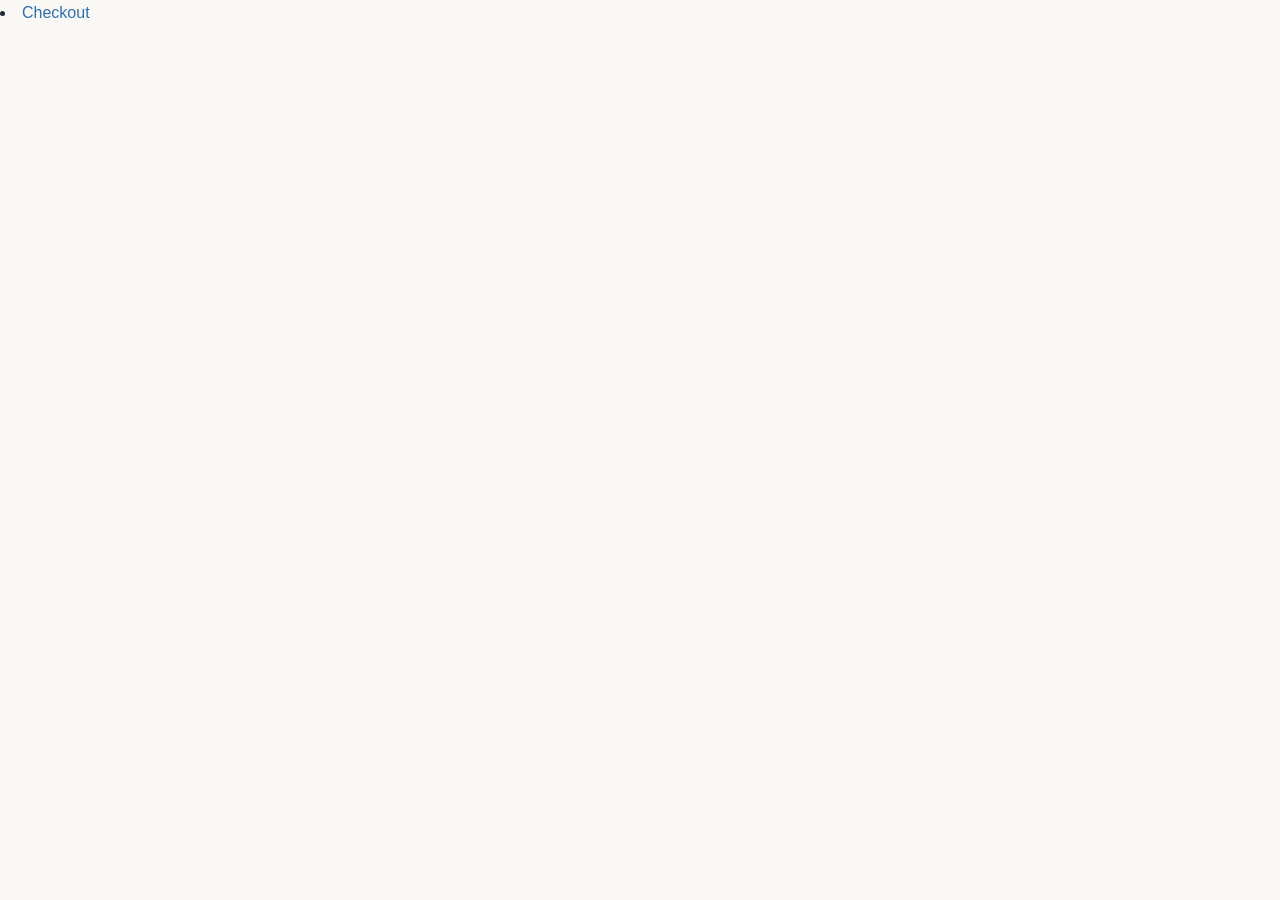
==== main file/MuseumApp/index.html @ f5141d5a "Intial Commit" ====
<!DOCTYPE html>
<html lang="en">
<head>
  <meta charset="UTF-8" />
  <meta name="viewport" content="width=device-width, initial-scale=1.0" />
  <title>Wolfsonian Check In</title>
  <meta name="description" content="Wolfsonian map and ticket purchasing service." />
  <link rel="icon" href="favicon.svg" type="image/svg+xml" />
  <link rel="canonical" href="https://Wolfsoniancheckin.com/" />
  <meta property="og:type" content="website" />
  <meta property="og:site_name" content="Wolfsonian Check In" />
  <meta property="og:title" content="Wolfsonian Check In" />
  <meta property="og:description" content="Wolfsonian map and ticket purchasing service." />
  <meta property="og:url" content="https://Wolfsoniancheckin.com/" />
  <meta property="og:image" content="https://Wolfsoniancheckin.com/og-image.png" />
  <script type="application/ld+json">
  </script>
  <link rel="stylesheet" href="styles.css" />
</head>
<body>

  <li>
        <a href="checkout.html">Checkout</a>
      <ul>
</body>
</html>
---- main file/MuseumApp/styles.css ----
:root {
  --navy: #1b3a6b;
  --navy-deep: #14294d;
  --blue: #2f6fb3;
  --blue-light: #5b9bd5;
  --gold: #f3b73b;        /* sunny "light" accent — matches the Luminos sun */
  --gold-deep: #e09e1f;
  --sky: #eaf2fb;         /* soft blue wash */
  --cream: #f6f1e9;
  --paper: #ffffff;
  --ink: #1f2733;
  --muted: #5c6573;
  --line: #e4e9f0;
  --radius: 18px;
  --radius-lg: 26px;
  --shadow: 0 12px 34px rgba(20, 41, 77, 0.10);
  --shadow-gold: 0 14px 40px rgba(224, 158, 31, 0.22);
  --shadow-blue: 0 14px 40px rgba(47, 111, 179, 0.18);
  --font-serif: "Iowan Old Style", "Palatino Linotype", Palatino, Georgia, serif;
  --font-sans: -apple-system, BlinkMacSystemFont, "Segoe UI", Roboto, Helvetica, Arial, sans-serif;
}

* { box-sizing: border-box; }

html { scroll-behavior: smooth; }

body {
  margin: 0;
  font-family: var(--font-sans);
  color: var(--ink);
  background: #faf9f6;
  line-height: 1.65;
  -webkit-font-smoothing: antialiased;
}

a { color: var(--blue); text-decoration: none; }
a:hover { text-decoration: underline; }

.container {
  width: 100%;
  max-width: 1080px;
  margin: 0 auto;
  padding: 0 24px;
}

/* ---------- Header / nav ---------- */
.site-header {
  position: sticky;
  top: 0;
  z-index: 20;
  background: rgba(250, 249, 246, 0.92);
  backdrop-filter: saturate(160%) blur(8px);
  border-bottom: 1px solid var(--line);
}
.nav {
  display: flex;
  align-items: center;
  justify-content: space-between;
  height: 72px;
}
.brand {
  display: flex;
  align-items: center;
  gap: 12px;
}
.brand .mark { width: 38px; height: 38px; flex: none; }
.brand .wordmark { font-family: var(--font-serif); font-size: 1.35rem; letter-spacing: 0.14em; color: var(--navy); font-weight: 700; }
.brand .wordmark span { display: block; font-family: var(--font-sans); font-size: 0.6rem; letter-spacing: 0.28em; color: var(--muted); font-weight: 600; margin-top: 2px; }
.nav-links { display: flex; align-items: center; gap: 28px; }
.nav-links a { color: var(--ink); font-weight: 500; font-size: 0.95rem; }
.nav-links a:hover { color: var(--blue); text-decoration: none; }
.btn {
  display: inline-block;
  background: var(--navy);
  color: #fff !important;
  padding: 11px 22px;
  border-radius: 999px;
  font-weight: 600;
  font-size: 0.95rem;
  transition: background 0.2s ease, transform 0.2s ease;
}
.btn:hover { background: var(--blue); text-decoration: none; transform: translateY(-1px); }
.btn-ghost {
  background: transparent;
  color: var(--navy) !important;
  border: 1.5px solid var(--navy);
}
.btn-ghost:hover { background: var(--navy); color: #fff !important; }
.btn-sun { background: var(--gold); color: var(--navy-deep) !important; box-shadow: var(--shadow-gold); }
.btn-sun:hover { background: var(--gold-deep); color: var(--navy-deep) !important; }

/* ---------- Hero ---------- */
.hero {
  background:
    radial-gradient(900px 420px at 15% -80px, rgba(243,183,59,0.20), transparent 70%),
    radial-gradient(1000px 480px at 85% -60px, rgba(91,155,213,0.20), transparent 70%),
    var(--cream);
  border-bottom: 1px solid var(--line);
  padding: 84px 0 92px;
  text-align: center;
}
.hero .sun { width: 64px; height: 64px; margin: 0 auto 26px; display: block; }
.hero h1 {
  font-family: var(--font-serif);
  color: var(--navy);
  font-size: clamp(2.2rem, 5vw, 3.4rem);
  line-height: 1.1;
  margin: 0 0 18px;
}
.hero .tagline { font-style: italic; color: var(--blue); font-size: 1.25rem; margin: 0 0 14px; }
.hero p.lead { max-width: 620px; margin: 0 auto 32px; color: var(--muted); font-size: 1.1rem; }
.hero .cta { display: flex; gap: 14px; justify-content: center; flex-wrap: wrap; }

/* ---------- Sections ---------- */
section { padding: 72px 0; }
.section-label { text-transform: uppercase; letter-spacing: 0.22em; font-size: 0.72rem; color: var(--blue); font-weight: 700; margin: 0 0 10px; }
h2 { font-family: var(--font-serif); color: var(--navy); font-size: clamp(1.7rem, 3.5vw, 2.3rem); margin: 0 0 18px; }
.section-intro { max-width: 640px; color: var(--muted); font-size: 1.08rem; }

.grid { display: grid; gap: 24px; margin-top: 40px; }
.grid-3 { grid-template-columns: repeat(3, 1fr); }

.card {
  background: var(--paper);
  border: 1px solid var(--line);
  border-radius: var(--radius-lg);
  padding: 32px 28px;
  box-shadow: var(--shadow);
  transition: transform 0.22s ease, box-shadow 0.22s ease;
}
.card:hover { transform: translateY(-5px); box-shadow: var(--shadow-blue); }
.card .icon {
  width: 50px; height: 50px;
  border-radius: 16px;
  background: rgba(47,111,179,0.1);
  display: flex; align-items: center; justify-content: center;
  margin-bottom: 18px;
}
/* playful per-card icon tints — blue & sunny gold */
.card:nth-child(1) .icon { background: rgba(47,111,179,0.12); }
.card:nth-child(2) .icon { background: rgba(243,183,59,0.20); }
.card:nth-child(2) .icon svg { stroke: var(--gold-deep); }
.card:nth-child(3) .icon { background: rgba(47,111,179,0.12); }
.card h3 { font-family: var(--font-serif); color: var(--navy); font-size: 1.25rem; margin: 0 0 10px; }
.card p { color: var(--muted); margin: 0; font-size: 0.98rem; }

/* ---------- Alt section ---------- */
.alt {
  background: linear-gradient(180deg, var(--sky), #f6faff);
  border-top: 1px solid var(--line);
  border-bottom: 1px solid var(--line);
}

/* ---------- About ---------- */
.about-grid { display: grid; grid-template-columns: 0.9fr 1.4fr; gap: 48px; align-items: start; }
.portrait {
  position: relative;
  border-radius: var(--radius-lg);
  aspect-ratio: 4 / 5;
  overflow: hidden;
  background: linear-gradient(160deg, var(--blue), var(--navy));
  box-shadow: var(--shadow-blue);
  border: 5px solid #fff;
  outline: 1px solid var(--line);
}
.portrait img {
  position: absolute; inset: 0;
  width: 100%; height: 100%;
  object-fit: cover;
  object-position: center 25%;
}
.portrait .caption {
  position: absolute; left: 0; right: 0; bottom: 0;
  padding: 30px 24px 22px;
  color: #fff;
  background: linear-gradient(to top, rgba(20,41,77,0.78), transparent);
}
.portrait .name { font-family: var(--font-serif); font-size: 1.5rem; }
.portrait .role { font-size: 0.9rem; opacity: 0.92; letter-spacing: 0.04em; }
/* little sun accent on the portrait */
.portrait::after {
  content: "";
  position: absolute; top: 16px; right: 16px;
  width: 26px; height: 26px;
  background: radial-gradient(circle, var(--gold) 30%, transparent 32%),
    conic-gradient(from 0deg, transparent 0 12deg, var(--gold) 12deg 18deg, transparent 18deg 30deg);
  border-radius: 50%;
  opacity: 0.9;
}
.prose p { color: var(--ink); margin: 0 0 18px; }
.prose h3 { font-family: var(--font-serif); color: var(--navy); margin: 28px 0 10px; }
.cred-list { list-style: none; padding: 0; margin: 0; display: grid; gap: 10px; }
.cred-list li { padding-left: 26px; position: relative; color: var(--muted); }
.cred-list li::before { content: "✦"; position: absolute; left: 0; color: var(--blue); }

/* ---------- CTA band ---------- */
.cta-band { background: var(--navy); color: #fff; text-align: center; }
.cta-band h2 { color: #fff; }
.cta-band p { color: rgba(255,255,255,0.8); max-width: 560px; margin: 0 auto 28px; }
.cta-band .btn { background: #fff; color: var(--navy) !important; }
.cta-band .btn:hover { background: var(--cream); }

/* ---------- Contact form ---------- */
.contact-form {
  max-width: 560px;
  margin: 36px auto 0;
  text-align: left;
}
.contact-form .row { display: grid; grid-template-columns: 1fr 1fr; gap: 16px; }
.field { margin-bottom: 16px; }
.field label { display: block; font-size: 0.85rem; font-weight: 600; color: #fff; margin-bottom: 6px; letter-spacing: 0.02em; }
.field input,
.field textarea {
  width: 100%;
  padding: 12px 14px;
  border-radius: 10px;
  border: 1px solid rgba(255,255,255,0.25);
  background: rgba(255,255,255,0.08);
  color: #fff;
  font-family: inherit;
  font-size: 0.97rem;
}
.field input::placeholder,
.field textarea::placeholder { color: rgba(255,255,255,0.55); }
.field input:focus,
.field textarea:focus { outline: none; border-color: #fff; background: rgba(255,255,255,0.14); }
.field textarea { resize: vertical; min-height: 120px; }
.contact-form .btn { width: 100%; border: none; cursor: pointer; font-size: 1rem; margin-top: 6px; }
.form-note { font-size: 0.82rem; color: rgba(255,255,255,0.6); text-align: center; margin: 14px 0 0; }

/* ---------- Footer ---------- */
.site-footer { background: var(--navy-deep); color: rgba(255,255,255,0.75); padding: 48px 0 36px; font-size: 0.92rem; }
.footer-top { display: flex; justify-content: space-between; gap: 32px; flex-wrap: wrap; padding-bottom: 28px; border-bottom: 1px solid rgba(255,255,255,0.12); }
.site-footer a { color: rgba(255,255,255,0.85); }
.site-footer .brand .wordmark { color: #fff; }
.site-footer .brand .wordmark span { color: rgba(255,255,255,0.6); }
.footer-col h4 { color: #fff; font-size: 0.95rem; margin: 0 0 12px; }
.footer-col a { display: block; margin-bottom: 8px; }
.footer-bottom { padding-top: 22px; opacity: 0.7; font-size: 0.85rem; }

/* ---------- Header scroll state + active link ---------- */
.site-header { transition: box-shadow 0.25s ease, background 0.25s ease; }
.site-header.scrolled { box-shadow: 0 6px 22px rgba(20,41,77,0.08); background: rgba(250,249,246,0.97); }
.nav-links a.active { color: var(--blue); }
.nav-links a.active::after {
  content: ""; display: block; height: 2px; border-radius: 2px;
  background: var(--gold); margin-top: 4px;
}

/* ---------- Hamburger toggle ---------- */
.nav-toggle {
  display: none;
  width: 44px; height: 44px;
  border: none; background: transparent; cursor: pointer;
  padding: 10px; border-radius: 10px;
}
.nav-toggle span {
  display: block; height: 2.5px; width: 100%;
  background: var(--navy); border-radius: 2px;
  transition: transform 0.25s ease, opacity 0.2s ease;
}
.nav-toggle span + span { margin-top: 5px; }
.nav-toggle.is-open span:nth-child(1) { transform: translateY(7.5px) rotate(45deg); }
.nav-toggle.is-open span:nth-child(2) { opacity: 0; }
.nav-toggle.is-open span:nth-child(3) { transform: translateY(-7.5px) rotate(-45deg); }

/* ---------- Scroll reveal ---------- */
.reveal { opacity: 0; transform: translateY(24px); transition: opacity 0.6s ease, transform 0.6s ease; }
.reveal.in { opacity: 1; transform: none; }
.reveal.d1 { transition-delay: 0.08s; }
.reveal.d2 { transition-delay: 0.16s; }
.reveal.d3 { transition-delay: 0.24s; }
@media (prefers-reduced-motion: reduce) {
  .reveal { opacity: 1; transform: none; transition: none; }
}

/* ---------- Stats strip ---------- */
.stats { background: var(--navy); color: #fff; }
.stats .grid { grid-template-columns: repeat(3, 1fr); gap: 24px; margin: 0; text-align: center; }
.stat .num { font-family: var(--font-serif); font-size: clamp(2rem, 5vw, 2.8rem); color: var(--gold); line-height: 1; }
.stat .label { color: rgba(255,255,255,0.82); margin-top: 8px; font-size: 0.98rem; }

/* ---------- Process / how it works ---------- */
.steps { display: grid; grid-template-columns: repeat(3, 1fr); gap: 24px; margin-top: 40px; counter-reset: step; }
.step {
  position: relative; background: var(--paper); border: 1px solid var(--line);
  border-radius: var(--radius-lg); padding: 34px 26px 28px; box-shadow: var(--shadow);
}
.step .step-num {
  position: absolute; top: -18px; left: 26px;
  width: 40px; height: 40px; border-radius: 50%;
  background: var(--gold); color: var(--navy-deep);
  display: flex; align-items: center; justify-content: center;
  font-family: var(--font-serif); font-weight: 700; font-size: 1.15rem;
  box-shadow: var(--shadow-gold);
}
.step h3 { font-family: var(--font-serif); color: var(--navy); font-size: 1.2rem; margin: 8px 0 8px; }
.step p { color: var(--muted); margin: 0; font-size: 0.97rem; }

/* ---------- Meet Ibis band ---------- */
.meet { background: linear-gradient(180deg, var(--sky), #f6faff); border-top: 1px solid var(--line); border-bottom: 1px solid var(--line); }
.meet-grid { display: grid; grid-template-columns: 320px 1fr; gap: 48px; align-items: center; }
.meet .photo {
  position: relative; border-radius: var(--radius-lg); overflow: hidden;
  aspect-ratio: 4/5; border: 5px solid #fff;
  box-shadow: var(--shadow-blue); outline: 1px solid var(--line);
}
.meet .photo img { width: 100%; height: 100%; object-fit: cover; object-position: center 22%; display: block; }
.meet h2 { margin-top: 6px; }
.meet .sig { font-family: var(--font-serif); font-style: italic; color: var(--blue); font-size: 1.2rem; margin-top: 18px; }

/* ---------- Testimonial ---------- */
.quote { text-align: center; }
.quote blockquote {
  font-family: var(--font-serif); font-size: clamp(1.3rem, 3vw, 1.9rem);
  color: var(--navy); line-height: 1.4; max-width: 760px; margin: 0 auto; position: relative;
}
.quote blockquote::before { content: "\201C"; color: var(--gold); font-size: 3.4rem; line-height: 0; vertical-align: -0.4em; margin-right: 6px; }
.quote .cite { color: var(--muted); margin-top: 22px; font-size: 0.98rem; }

/* ---------- Services detail list ---------- */
.service-row { display: grid; grid-template-columns: 64px 1fr; gap: 22px; padding: 30px 0; border-bottom: 1px solid var(--line); }
.service-row:last-child { border-bottom: none; }
.service-row .s-icon {
  width: 64px; height: 64px; border-radius: 18px;
  background: rgba(47,111,179,0.1); display: flex; align-items: center; justify-content: center;
}
.service-row:nth-child(even) .s-icon { background: rgba(243,183,59,0.18); }
.service-row:nth-child(even) .s-icon svg { stroke: var(--gold-deep); }
.service-row h3 { font-family: var(--font-serif); color: var(--navy); font-size: 1.35rem; margin: 4px 0 8px; }
.service-row p { color: var(--muted); margin: 0; }

/* ---------- FAQ accordion ---------- */
.faq { max-width: 760px; margin: 40px auto 0; }
.faq-item { border: 1px solid var(--line); border-radius: var(--radius); margin-bottom: 14px; background: var(--paper); overflow: hidden; box-shadow: var(--shadow); }
.faq-q {
  width: 100%; text-align: left; background: none; border: none; cursor: pointer;
  padding: 20px 22px; font-size: 1.05rem; font-weight: 600; color: var(--navy);
  display: flex; justify-content: space-between; align-items: center; gap: 16px; font-family: inherit;
}
.faq-q .plus { flex: none; width: 24px; height: 24px; position: relative; transition: transform 0.3s ease; }
.faq-q .plus::before, .faq-q .plus::after { content: ""; position: absolute; background: var(--gold-deep); border-radius: 2px; }
.faq-q .plus::before { top: 11px; left: 3px; right: 3px; height: 2.5px; }
.faq-q .plus::after { left: 11px; top: 3px; bottom: 3px; width: 2.5px; transition: transform 0.3s ease; }
.faq-item.open .faq-q .plus::after { transform: scaleY(0); }
.faq-a { max-height: 0; overflow: hidden; transition: max-height 0.35s ease; }
.faq-a-inner { padding: 0 22px 20px; color: var(--muted); }
.faq-item.open .faq-a { max-height: 320px; }

/* ---------- Form success ---------- */
.form-success { text-align: center; padding: 20px 0; }
.form-success .check {
  width: 64px; height: 64px; border-radius: 50%; margin: 0 auto 18px;
  background: var(--gold); color: var(--navy-deep);
  display: flex; align-items: center; justify-content: center; font-size: 2rem; font-weight: 700;
}
.form-success h3 { color: #fff; font-family: var(--font-serif); margin: 0 0 8px; }
.form-success p { color: rgba(255,255,255,0.8); margin: 0; }

/* ---------- Booking embed ---------- */
.booking-embed {
  background: var(--paper);
  border: 1px solid var(--line);
  border-radius: var(--radius-lg);
  box-shadow: var(--shadow);
  padding: 10px;
  overflow: hidden;
  max-width: 480px;          /* keeps Google's widget as a tidy centered column */
  margin: 0 auto;
}
.booking-embed iframe { display: block; width: 100%; border: 0; border-radius: 12px; min-height: 760px; }
.book-note { text-align: center; color: var(--muted); margin: 22px auto 0; max-width: 560px; }

/* ---------- Page hero (interior pages) ---------- */
.page-hero { padding: 60px 0 44px; text-align: center; }
.page-hero h1 { margin-bottom: 10px; }
.page-hero .lead { max-width: 640px; margin-left: auto; margin-right: auto; }

/* ---------- Responsive ---------- */
@media (max-width: 860px) {
  .grid-3 { grid-template-columns: 1fr; }
  .about-grid { grid-template-columns: 1fr; }
  .portrait { max-width: 340px; }
  .steps { grid-template-columns: 1fr; gap: 34px; }
  .stats .grid { grid-template-columns: 1fr; gap: 28px; }
  .meet-grid { grid-template-columns: 1fr; gap: 28px; }
  .meet .photo { max-width: 300px; }

  /* mobile nav */
  .nav-toggle { display: block; }
  .nav-links {
    position: absolute; top: 72px; left: 0; right: 0;
    flex-direction: column; align-items: stretch; gap: 0;
    background: #fff; border-bottom: 1px solid var(--line);
    box-shadow: 0 12px 24px rgba(20,41,77,0.10);
    padding: 8px 16px 18px;
    max-height: 0; overflow: hidden; opacity: 0; pointer-events: none;
    transition: max-height 0.3s ease, opacity 0.25s ease;
  }
  .nav-links.open { max-height: 420px; opacity: 1; pointer-events: auto; }
  .nav-links a { padding: 14px 6px; border-bottom: 1px solid var(--line); }
  .nav-links a.active::after { display: inline-block; width: 22px; }
  .nav-links a.btn { text-align: center; margin-top: 14px; border-bottom: none; }
  .service-row { grid-template-columns: 1fr; gap: 12px; }
}
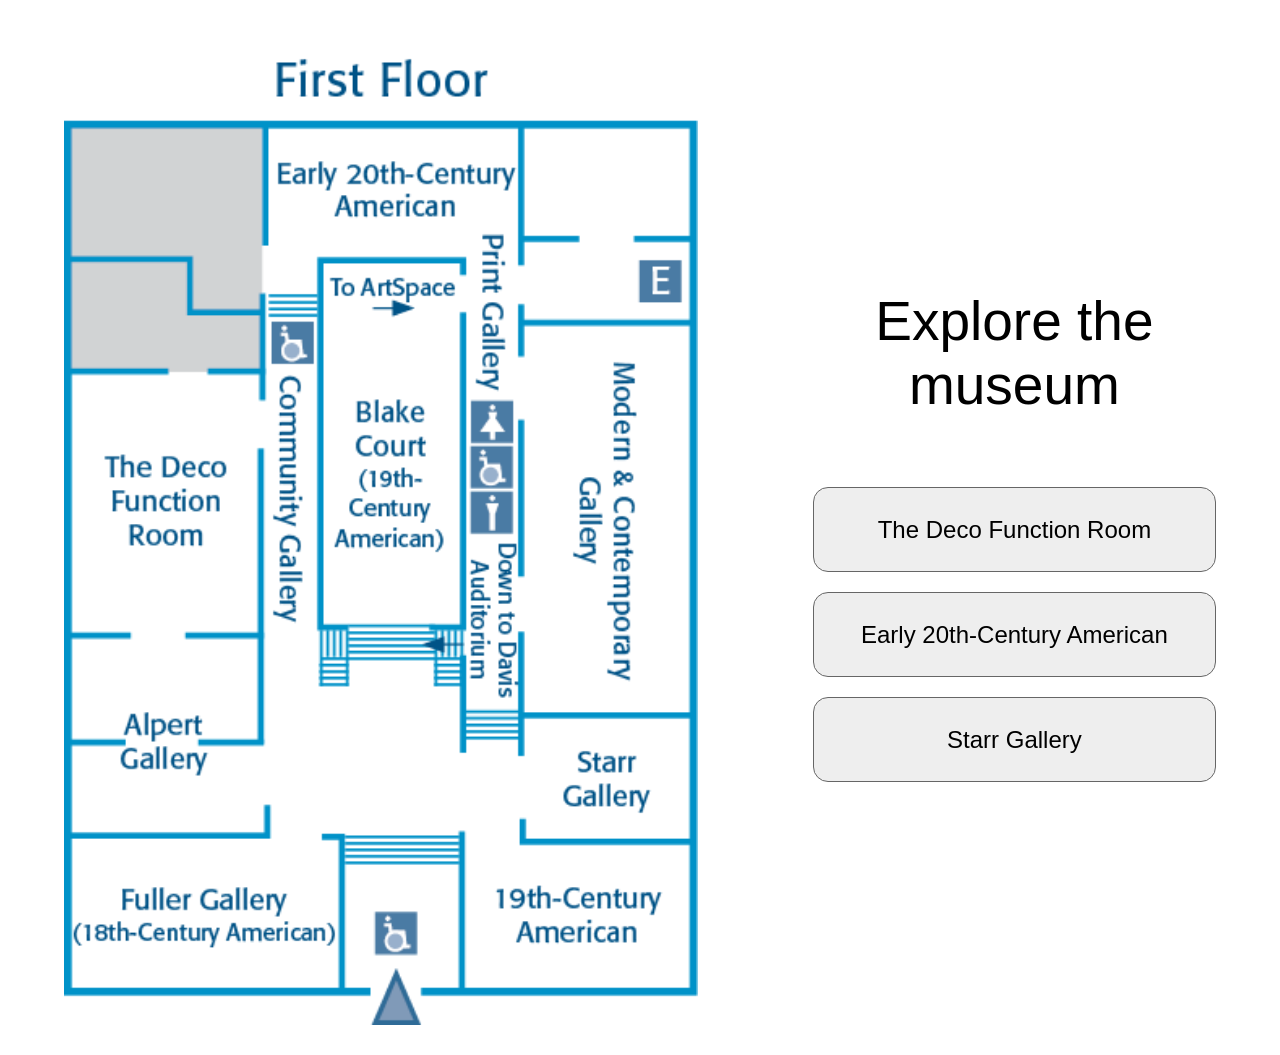
==== commit bfe265ba: "commit" ====
--- a/main file/MuseumApp/index.html
+++ b/main file/MuseumApp/index.html
@@ -1,26 +1,192 @@
 <!DOCTYPE html>
-<html lang="en">
+<html>
 <head>
-  <meta charset="UTF-8" />
-  <meta name="viewport" content="width=device-width, initial-scale=1.0" />
-  <title>Wolfsonian Check In</title>
-  <meta name="description" content="Wolfsonian map and ticket purchasing service." />
-  <link rel="icon" href="favicon.svg" type="image/svg+xml" />
-  <link rel="canonical" href="https://Wolfsoniancheckin.com/" />
-  <meta property="og:type" content="website" />
-  <meta property="og:site_name" content="Wolfsonian Check In" />
-  <meta property="og:title" content="Wolfsonian Check In" />
-  <meta property="og:description" content="Wolfsonian map and ticket purchasing service." />
-  <meta property="og:url" content="https://Wolfsoniancheckin.com/" />
-  <meta property="og:image" content="https://Wolfsoniancheckin.com/og-image.png" />
-  <script type="application/ld+json">
-  </script>
-  <link rel="stylesheet" href="styles.css" />
+    <title>Wolfsonian Museum Map</title>
+
+    <style>
+        body {
+            margin: 0;
+            font-family: Arial, sans-serif;
+            background-color: white;
+        }
+
+        .page {
+            display: flex;
+            align-items: center;
+            justify-content: space-between;
+            width: 90%;
+            margin: 30px auto;
+        }
+
+        /* LEFT SIDE - MAP */
+        .map-container {
+            position: relative;
+            width: 55%;
+        }
+
+        .map {
+            width: 100%;
+            display: block;
+        }
+
+        /* RIGHT SIDE */
+        .controls {
+            width: 35%;
+            text-align: center;
+        }
+
+        .controls h1 {
+            font-size: 55px;
+            font-weight: normal;
+            margin-bottom: 70px;
+        }
+
+        /* Gray buttons */
+        .location-button {
+            display: block;
+            width: 100%;
+            height: 85px;
+            margin-bottom: 20px;
+
+            background-color: #eeeeee;
+            border: 1px solid #666;
+            border-radius: 15px;
+
+            font-size: 24px;
+            cursor: pointer;
+        }
+
+        .location-button:hover {
+            background-color: #dddddd;
+        }
+
+        /* Yellow ping */
+        .ping {
+            position: absolute;
+
+            width: 25px;
+            height: 25px;
+
+            background-color: yellow;
+            border: 3px solid #d6a900;
+
+            border-radius: 50%;
+
+            transform: translate(-50%, -50%);
+
+            display: none;
+
+            box-shadow: 0 0 0 0 rgba(255, 215, 0, 0.7);
+
+            animation: pingAnimation 1.5s infinite;
+        }
+
+        @keyframes pingAnimation {
+            0% {
+                box-shadow: 0 0 0 0 rgba(255, 215, 0, 0.7);
+            }
+
+            70% {
+                box-shadow: 0 0 0 18px rgba(255, 215, 0, 0);
+            }
+
+            100% {
+                box-shadow: 0 0 0 0 rgba(255, 215, 0, 0);
+            }
+        }
+    </style>
 </head>
+
 <body>
 
-  <li>
-        <a href="checkout.html">Checkout</a>
-      <ul>
+    <div class="page">
+
+        <!-- MAP -->
+        <div class="map-container">
+
+            <img
+                src="museum-map.png"
+                class="map"
+                alt="Wolfsonian museum map"
+            >
+
+            <!-- Yellow ping -->
+            <div id="ping" class="ping"></div>
+
+        </div>
+
+
+        <!-- BUTTONS -->
+        <div class="controls">
+
+            <h1>
+                Explore the<br>
+                museum
+            </h1>
+
+            <button
+                class="location-button"
+                onclick="showLocation('deco')">
+                The Deco Function Room
+            </button>
+
+            <button
+                class="location-button"
+                onclick="showLocation('american')">
+                Early 20th-Century American
+            </button>
+
+            <button
+                class="location-button"
+                onclick="showLocation('starr')">
+                Starr Gallery
+            </button>
+
+        </div>
+
+    </div>
+
+
+    <script>
+
+        function showLocation(location) {
+
+            const ping = document.getElementById("ping");
+
+            ping.style.display = "block";
+
+            if (location === "deco") {
+
+                /*
+                The Deco Function Room
+                */
+                ping.style.left = "18%";
+                ping.style.top = "53%";
+
+            }
+
+            else if (location === "american") {
+
+                /*
+                Early 20th-Century American
+                */
+                ping.style.left = "35%";
+                ping.style.top = "18%";
+
+            }
+
+            else if (location === "starr") {
+
+                /*
+                Starr Gallery
+                */
+                ping.style.left = "75%";
+                ping.style.top = "68%";
+
+            }
+        }
+
+    </script>
+
 </body>
-</html>
+</html>
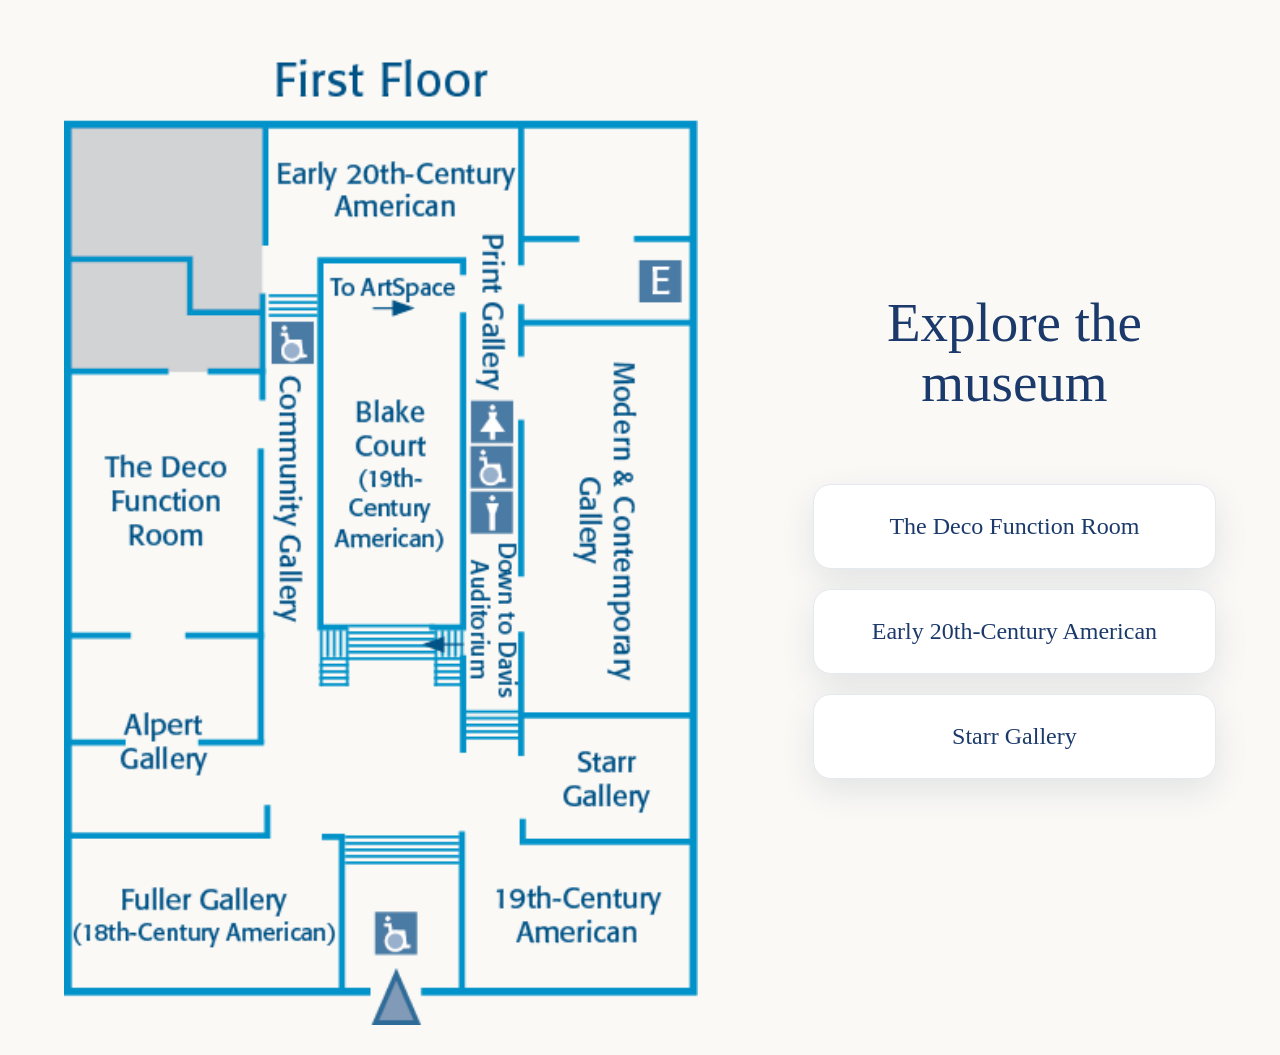
==== commit c73a1e02: "commit" ====
--- a/main file/MuseumApp/index.html
+++ b/main file/MuseumApp/index.html
@@ -2,14 +2,9 @@
 <html>
 <head>
     <title>Wolfsonian Museum Map</title>
+    <link rel="stylesheet" href="styles.css">
 
     <style>
-        body {
-            margin: 0;
-            font-family: Arial, sans-serif;
-            background-color: white;
-        }
-
         .page {
             display: flex;
             align-items: center;
@@ -36,39 +31,47 @@
         }
 
         .controls h1 {
+            font-family: var(--font-serif);
+            color: var(--navy);
             font-size: 55px;
             font-weight: normal;
+            line-height: 1.1;
             margin-bottom: 70px;
         }
 
-        /* Gray buttons */
+        /* Location buttons */
         .location-button {
             display: block;
             width: 100%;
             height: 85px;
             margin-bottom: 20px;
 
-            background-color: #eeeeee;
-            border: 1px solid #666;
-            border-radius: 15px;
+            background-color: var(--paper);
+            border: 1px solid var(--line);
+            border-radius: var(--radius);
+            box-shadow: var(--shadow);
 
+            font-family: var(--font-serif);
             font-size: 24px;
+            color: var(--navy);
             cursor: pointer;
+            transition: background-color 0.2s ease, border-color 0.2s ease;
         }
 
         .location-button:hover {
-            background-color: #dddddd;
+            background-color: var(--sky);
+            border-color: var(--blue-light);
         }
 
-        /* Yellow ping */
+        /* Gold ping */
         .ping {
             position: absolute;
 
             width: 25px;
             height: 25px;
 
-            background-color: yellow;
-            border: 3px solid #d6a900;
+            background-color: var(--gold);
+            border: 3px solid var(--gold-deep);
 
             border-radius: 50%;
 
@@ -76,22 +79,22 @@
 
             display: none;
 
-            box-shadow: 0 0 0 0 rgba(255, 215, 0, 0.7);
+            box-shadow: 0 0 0 0 rgba(243, 183, 59, 0.7);
 
             animation: pingAnimation 1.5s infinite;
         }
 
         @keyframes pingAnimation {
             0% {
-                box-shadow: 0 0 0 0 rgba(255, 215, 0, 0.7);
+                box-shadow: 0 0 0 0 rgba(243, 183, 59, 0.7);
             }
 
             70% {
-                box-shadow: 0 0 0 18px rgba(255, 215, 0, 0);
+                box-shadow: 0 0 0 18px rgba(243, 183, 59, 0);
             }
 
             100% {
-                box-shadow: 0 0 0 0 rgba(255, 215, 0, 0);
+                box-shadow: 0 0 0 0 rgba(243, 183, 59, 0);
             }
         }
     </style>
@@ -110,7 +113,7 @@
                 alt="Wolfsonian museum map"
             >
 
-            <!-- Yellow ping -->
+            <!-- Gold ping -->
             <div id="ping" class="ping"></div>
 
         </div>
--- a/main file/MuseumApp/styles.css
+++ b/main file/MuseumApp/styles.css
@@ -0,0 +1,432 @@
+
+
+:root {
+  --navy: #1b3a6b;
+  --navy-deep: #14294d;
+  --blue: #2f6fb3;
+  --blue-light: #5b9bd5;
+  --gold: #f3b73b;        /* sunny "light" accent — matches the Luminos sun */
+  --gold-deep: #e09e1f;
+  --sky: #eaf2fb;         /* soft blue wash */
+  --cream: #f6f1e9;
+  --paper: #ffffff;
+  --ink: #1f2733;
+  --muted: #5c6573;
+  --line: #e4e9f0;
+  --radius: 18px;
+  --radius-lg: 26px;
+  --shadow: 0 12px 34px rgba(20, 41, 77, 0.10);
+  --shadow-gold: 0 14px 40px rgba(224, 158, 31, 0.22);
+  --shadow-blue: 0 14px 40px rgba(47, 111, 179, 0.18);
+  --font-serif: "Iowan Old Style", "Palatino Linotype", Palatino, Georgia, serif;
+  --font-sans: -apple-system, BlinkMacSystemFont, "Segoe UI", Roboto, Helvetica, Arial, sans-serif;
+}
+
+* { box-sizing: border-box; }
+
+html { scroll-behavior: smooth; }
+
+body {
+  margin: 0;
+  font-family: var(--font-sans);
+  color: var(--ink);
+  background: #faf9f6;
+  line-height: 1.65;
+  -webkit-font-smoothing: antialiased;
+}
+
+a { color: var(--blue); text-decoration: none; }
+a:hover { text-decoration: underline; }
+
+.container {
+  width: 100%;
+  max-width: 1080px;
+  margin: 0 auto;
+  padding: 0 24px;
+}
+
+/* ---------- Header / nav ---------- */
+.site-header {
+  position: sticky;
+  top: 0;
+  z-index: 20;
+  background: rgba(250, 249, 246, 0.92);
+  backdrop-filter: saturate(160%) blur(8px);
+  border-bottom: 1px solid var(--line);
+}
+.nav {
+  display: flex;
+  align-items: center;
+  justify-content: space-between;
+  height: 72px;
+}
+.brand {
+  display: flex;
+  align-items: center;
+  gap: 12px;
+}
+.brand .mark { width: 38px; height: 38px; flex: none; }
+.brand .wordmark { font-family: var(--font-serif); font-size: 1.35rem; letter-spacing: 0.14em; color: var(--navy); font-weight: 700; }
+.brand .wordmark span { display: block; font-family: var(--font-sans); font-size: 0.6rem; letter-spacing: 0.28em; color: var(--muted); font-weight: 600; margin-top: 2px; }
+.nav-links { display: flex; align-items: center; gap: 28px; }
+.nav-links a { color: var(--ink); font-weight: 500; font-size: 0.95rem; }
+.nav-links a:hover { color: var(--blue); text-decoration: none; }
+.btn {
+  display: inline-block;
+  background: var(--navy);
+  color: #fff !important;
+  padding: 11px 22px;
+  border-radius: 999px;
+  font-weight: 600;
+  font-size: 0.95rem;
+  transition: background 0.2s ease, transform 0.2s ease;
+}
+.btn:hover { background: var(--blue); text-decoration: none; transform: translateY(-1px); }
+.btn-ghost {
+  background: transparent;
+  color: var(--navy) !important;
+  border: 1.5px solid var(--navy);
+}
+.btn-ghost:hover { background: var(--navy); color: #fff !important; }
+.btn-sun { background: var(--gold); color: var(--navy-deep) !important; box-shadow: var(--shadow-gold); }
+.btn-sun:hover { background: var(--gold-deep); color: var(--navy-deep) !important; }
+
+/* ---------- Hero ---------- */
+.hero {
+  background:
+    radial-gradient(900px 420px at 15% -80px, rgba(243,183,59,0.20), transparent 70%),
+    radial-gradient(1000px 480px at 85% -60px, rgba(91,155,213,0.20), transparent 70%),
+    var(--cream);
+  border-bottom: 1px solid var(--line);
+  padding: 84px 0 92px;
+  text-align: center;
+}
+.hero .sun { width: 64px; height: 64px; margin: 0 auto 26px; display: block; }
+.hero h1 {
+  font-family: var(--font-serif);
+  color: var(--navy);
+  font-size: clamp(2.2rem, 5vw, 3.4rem);
+  line-height: 1.1;
+  margin: 0 0 18px;
+}
+.hero .tagline { font-style: italic; color: var(--blue); font-size: 1.25rem; margin: 0 0 14px; }
+.hero p.lead { max-width: 620px; margin: 0 auto 32px; color: var(--muted); font-size: 1.1rem; }
+.hero .cta { display: flex; gap: 14px; justify-content: center; flex-wrap: wrap; }
+
+/* ---------- Sections ---------- */
+section { padding: 72px 0; }
+.section-label { text-transform: uppercase; letter-spacing: 0.22em; font-size: 0.72rem; color: var(--blue); font-weight: 700; margin: 0 0 10px; }
+h2 { font-family: var(--font-serif); color: var(--navy); font-size: clamp(1.7rem, 3.5vw, 2.3rem); margin: 0 0 18px; }
+.section-intro { max-width: 640px; color: var(--muted); font-size: 1.08rem; }
+
+.grid { display: grid; gap: 24px; margin-top: 40px; }
+.grid-3 { grid-template-columns: repeat(3, 1fr); }
+
+.card {
+  background: var(--paper);
+  border: 1px solid var(--line);
+  border-radius: var(--radius-lg);
+  padding: 32px 28px;
+  box-shadow: var(--shadow);
+  transition: transform 0.22s ease, box-shadow 0.22s ease;
+}
+.card:hover { transform: translateY(-5px); box-shadow: var(--shadow-blue); }
+.card .icon {
+  width: 50px; height: 50px;
+  border-radius: 16px;
+  background: rgba(47,111,179,0.1);
+  display: flex; align-items: center; justify-content: center;
+  margin-bottom: 18px;
+}
+/* playful per-card icon tints — blue & sunny gold */
+.card:nth-child(1) .icon { background: rgba(47,111,179,0.12); }
+.card:nth-child(2) .icon { background: rgba(243,183,59,0.20); }
+.card:nth-child(2) .icon svg { stroke: var(--gold-deep); }
+.card:nth-child(3) .icon { background: rgba(47,111,179,0.12); }
+.card h3 { font-family: var(--font-serif); color: var(--navy); font-size: 1.25rem; margin: 0 0 10px; }
+.card p { color: var(--muted); margin: 0; font-size: 0.98rem; }
+
+/* ---------- Alt section ---------- */
+.alt {
+  background: linear-gradient(180deg, var(--sky), #f6faff);
+  border-top: 1px solid var(--line);
+  border-bottom: 1px solid var(--line);
+}
+
+/* ---------- About ---------- */
+.about-grid { display: grid; grid-template-columns: 0.9fr 1.4fr; gap: 48px; align-items: start; }
+.portrait {
+  position: relative;
+  border-radius: var(--radius-lg);
+  aspect-ratio: 4 / 5;
+  overflow: hidden;
+  background: linear-gradient(160deg, var(--blue), var(--navy));
+  box-shadow: var(--shadow-blue);
+  border: 5px solid #fff;
+  outline: 1px solid var(--line);
+}
+.portrait img {
+  position: absolute; inset: 0;
+  width: 100%; height: 100%;
+  object-fit: cover;
+  object-position: center 25%;
+}
+.portrait .caption {
+  position: absolute; left: 0; right: 0; bottom: 0;
+  padding: 30px 24px 22px;
+  color: #fff;
+  background: linear-gradient(to top, rgba(20,41,77,0.78), transparent);
+}
+.portrait .name { font-family: var(--font-serif); font-size: 1.5rem; }
+.portrait .role { font-size: 0.9rem; opacity: 0.92; letter-spacing: 0.04em; }
+/* little sun accent on the portrait */
+.portrait::after {
+  content: "";
+  position: absolute; top: 16px; right: 16px;
+  width: 26px; height: 26px;
+  background: radial-gradient(circle, var(--gold) 30%, transparent 32%),
+    conic-gradient(from 0deg, transparent 0 12deg, var(--gold) 12deg 18deg, transparent 18deg 30deg);
+  border-radius: 50%;
+  opacity: 0.9;
+}
+.prose p { color: var(--ink); margin: 0 0 18px; }
+.prose h3 { font-family: var(--font-serif); color: var(--navy); margin: 28px 0 10px; }
+.cred-list { list-style: none; padding: 0; margin: 0; display: grid; gap: 10px; }
+.cred-list li { padding-left: 26px; position: relative; color: var(--muted); }
+.cred-list li::before { content: "✦"; position: absolute; left: 0; color: var(--blue); }
+
+/* ---------- CTA band ---------- */
+.cta-band { background: var(--navy); color: #fff; text-align: center; }
+.cta-band h2 { color: #fff; }
+.cta-band p { color: rgba(255,255,255,0.8); max-width: 560px; margin: 0 auto 28px; }
+.cta-band .btn { background: #fff; color: var(--navy) !important; }
+.cta-band .btn:hover { background: var(--cream); }
+
+/* ---------- Contact form ---------- */
+.contact-form {
+  max-width: 560px;
+  margin: 36px auto 0;
+  text-align: left;
+}
+.contact-form .row { display: grid; grid-template-columns: 1fr 1fr; gap: 16px; }
+.field { margin-bottom: 16px; }
+.field label { display: block; font-size: 0.85rem; font-weight: 600; color: #fff; margin-bottom: 6px; letter-spacing: 0.02em; }
+.field input,
+.field textarea {
+  width: 100%;
+  padding: 12px 14px;
+  border-radius: 10px;
+  border: 1px solid rgba(255,255,255,0.25);
+  background: rgba(255,255,255,0.08);
+  color: #fff;
+  font-family: inherit;
+  font-size: 0.97rem;
+}
+.field input::placeholder,
+.field textarea::placeholder { color: rgba(255,255,255,0.55); }
+.field input:focus,
+.field textarea:focus { outline: none; border-color: #fff; background: rgba(255,255,255,0.14); }
+.field textarea { resize: vertical; min-height: 120px; }
+.contact-form .btn { width: 100%; border: none; cursor: pointer; font-size: 1rem; margin-top: 6px; }
+.form-note { font-size: 0.82rem; color: rgba(255,255,255,0.6); text-align: center; margin: 14px 0 0; }
+
+/* ---------- Footer ---------- */
+.site-footer { background: var(--navy-deep); color: rgba(255,255,255,0.75); padding: 48px 0 36px; font-size: 0.92rem; }
+.footer-top { display: flex; justify-content: space-between; gap: 32px; flex-wrap: wrap; padding-bottom: 28px; border-bottom: 1px solid rgba(255,255,255,0.12); }
+.site-footer a { color: rgba(255,255,255,0.85); }
+.site-footer .brand .wordmark { color: #fff; }
+.site-footer .brand .wordmark span { color: rgba(255,255,255,0.6); }
+.footer-col h4 { color: #fff; font-size: 0.95rem; margin: 0 0 12px; }
+.footer-col a { display: block; margin-bottom: 8px; }
+.footer-bottom { padding-top: 22px; opacity: 0.7; font-size: 0.85rem; }
+
+/* ---------- Header scroll state + active link ---------- */
+.site-header { transition: box-shadow 0.25s ease, background 0.25s ease; }
+.site-header.scrolled { box-shadow: 0 6px 22px rgba(20,41,77,0.08); background: rgba(250,249,246,0.97); }
+.nav-links a.active { color: var(--blue); }
+.nav-links a.active::after {
+  content: ""; display: block; height: 2px; border-radius: 2px;
+  background: var(--gold); margin-top: 4px;
+}
+
+/* ---------- Hamburger toggle ---------- */
+.nav-toggle {
+  display: none;
+  width: 44px; height: 44px;
+  border: none; background: transparent; cursor: pointer;
+  padding: 10px; border-radius: 10px;
+}
+.nav-toggle span {
+  display: block; height: 2.5px; width: 100%;
+  background: var(--navy); border-radius: 2px;
+  transition: transform 0.25s ease, opacity 0.2s ease;
+}
+.nav-toggle span + span { margin-top: 5px; }
+.nav-toggle.is-open span:nth-child(1) { transform: translateY(7.5px) rotate(45deg); }
+.nav-toggle.is-open span:nth-child(2) { opacity: 0; }
+.nav-toggle.is-open span:nth-child(3) { transform: translateY(-7.5px) rotate(-45deg); }
+
+/* ---------- Scroll reveal ---------- */
+.reveal { opacity: 0; transform: translateY(24px); transition: opacity 0.6s ease, transform 0.6s ease; }
+.reveal.in { opacity: 1; transform: none; }
+.reveal.d1 { transition-delay: 0.08s; }
+.reveal.d2 { transition-delay: 0.16s; }
+.reveal.d3 { transition-delay: 0.24s; }
+@media (prefers-reduced-motion: reduce) {
+  .reveal { opacity: 1; transform: none; transition: none; }
+}
+
+/* ---------- Stats strip ---------- */
+.stats { background: var(--navy); color: #fff; }
+.stats .grid { grid-template-columns: repeat(3, 1fr); gap: 24px; margin: 0; text-align: center; }
+.stat .num { font-family: var(--font-serif); font-size: clamp(2rem, 5vw, 2.8rem); color: var(--gold); line-height: 1; }
+.stat .label { color: rgba(255,255,255,0.82); margin-top: 8px; font-size: 0.98rem; }
+
+/* ---------- Process / how it works ---------- */
+.steps { display: grid; grid-template-columns: repeat(3, 1fr); gap: 24px; margin-top: 40px; counter-reset: step; }
+.step {
+  position: relative; background: var(--paper); border: 1px solid var(--line);
+  border-radius: var(--radius-lg); padding: 34px 26px 28px; box-shadow: var(--shadow);
+}
+.step .step-num {
+  position: absolute; top: -18px; left: 26px;
+  width: 40px; height: 40px; border-radius: 50%;
+  background: var(--gold); color: var(--navy-deep);
+  display: flex; align-items: center; justify-content: center;
+  font-family: var(--font-serif); font-weight: 700; font-size: 1.15rem;
+  box-shadow: var(--shadow-gold);
+}
+.step h3 { font-family: var(--font-serif); color: var(--navy); font-size: 1.2rem; margin: 8px 0 8px; }
+.step p { color: var(--muted); margin: 0; font-size: 0.97rem; }
+
+/* ---------- Meet Ibis band ---------- */
+.meet { background: linear-gradient(180deg, var(--sky), #f6faff); border-top: 1px solid var(--line); border-bottom: 1px solid var(--line); }
+.meet-grid { display: grid; grid-template-columns: 320px 1fr; gap: 48px; align-items: center; }
+.meet .photo {
+  position: relative; border-radius: var(--radius-lg); overflow: hidden;
+  aspect-ratio: 4/5; border: 5px solid #fff;
+  box-shadow: var(--shadow-blue); outline: 1px solid var(--line);
+}
+.meet .photo img { width: 100%; height: 100%; object-fit: cover; object-position: center 22%; display: block; }
+.meet h2 { margin-top: 6px; }
+.meet .sig { font-family: var(--font-serif); font-style: italic; color: var(--blue); font-size: 1.2rem; margin-top: 18px; }
+
+/* ---------- Testimonial ---------- */
+.quote { text-align: center; }
+.quote blockquote {
+  font-family: var(--font-serif); font-size: clamp(1.3rem, 3vw, 1.9rem);
+  color: var(--navy); line-height: 1.4; max-width: 760px; margin: 0 auto; position: relative;
+}
+.quote blockquote::before { content: "\201C"; color: var(--gold); font-size: 3.4rem; line-height: 0; vertical-align: -0.4em; margin-right: 6px; }
+.quote .cite { color: var(--muted); margin-top: 22px; font-size: 0.98rem; }
+
+/* ---------- Services detail list ---------- */
+.service-row { display: grid; grid-template-columns: 64px 1fr; gap: 22px; padding: 30px 0; border-bottom: 1px solid var(--line); }
+.service-row:last-child { border-bottom: none; }
+.service-row .s-icon {
+  width: 64px; height: 64px; border-radius: 18px;
+  background: rgba(47,111,179,0.1); display: flex; align-items: center; justify-content: center;
+}
+.service-row:nth-child(even) .s-icon { background: rgba(243,183,59,0.18); }
+.service-row:nth-child(even) .s-icon svg { stroke: var(--gold-deep); }
+.service-row h3 { font-family: var(--font-serif); color: var(--navy); font-size: 1.35rem; margin: 4px 0 8px; }
+.service-row p { color: var(--muted); margin: 0; }
+
+/* ---------- FAQ accordion ---------- */
+.faq { max-width: 760px; margin: 40px auto 0; }
+.faq-item { border: 1px solid var(--line); border-radius: var(--radius); margin-bottom: 14px; background: var(--paper); overflow: hidden; box-shadow: var(--shadow); }
+.faq-q {
+  width: 100%; text-align: left; background: none; border: none; cursor: pointer;
+  padding: 20px 22px; font-size: 1.05rem; font-weight: 600; color: var(--navy);
+  display: flex; justify-content: space-between; align-items: center; gap: 16px; font-family: inherit;
+}
+.faq-q .plus { flex: none; width: 24px; height: 24px; position: relative; transition: transform 0.3s ease; }
+.faq-q .plus::before, .faq-q .plus::after { content: ""; position: absolute; background: var(--gold-deep); border-radius: 2px; }
+.faq-q .plus::before { top: 11px; left: 3px; right: 3px; height: 2.5px; }
+.faq-q .plus::after { left: 11px; top: 3px; bottom: 3px; width: 2.5px; transition: transform 0.3s ease; }
+.faq-item.open .faq-q .plus::after { transform: scaleY(0); }
+.faq-a { max-height: 0; overflow: hidden; transition: max-height 0.35s ease; }
+.faq-a-inner { padding: 0 22px 20px; color: var(--muted); }
+.faq-item.open .faq-a { max-height: 320px; }
+
+/* ---------- Form success ---------- */
+.form-success { text-align: center; padding: 20px 0; }
+.form-success .check {
+  width: 64px; height: 64px; border-radius: 50%; margin: 0 auto 18px;
+  background: var(--gold); color: var(--navy-deep);
+  display: flex; align-items: center; justify-content: center; font-size: 2rem; font-weight: 700;
+}
+.form-success h3 { color: #fff; font-family: var(--font-serif); margin: 0 0 8px; }
+.form-success p { color: rgba(255,255,255,0.8); margin: 0; }
+
+/* ---------- Booking embed ---------- */
+.booking-embed {
+  background: var(--paper);
+  border: 1px solid var(--line);
+  border-radius: var(--radius-lg);
+  box-shadow: var(--shadow);
+  padding: 10px;
+  overflow: hidden;
+  max-width: 480px;          /* keeps Google's widget as a tidy centered column */
+  margin: 0 auto;
+}
+.booking-embed iframe { display: block; width: 100%; border: 0; border-radius: 12px; min-height: 760px; }
+.book-note { text-align: center; color: var(--muted); margin: 22px auto 0; max-width: 560px; }
+
+/* ---------- Page hero (interior pages) ---------- */
+.page-hero { padding: 60px 0 44px; text-align: center; }
+.page-hero h1 { margin-bottom: 10px; }
+.page-hero .lead { max-width: 640px; margin-left: auto; margin-right: auto; }
+
+/* ---------- Responsive ---------- */
+@media (max-width: 860px) {
+  .grid-3 { grid-template-columns: 1fr; }
+  .about-grid { grid-template-columns: 1fr; }
+  .portrait { max-width: 340px; }
+  .steps { grid-template-columns: 1fr; gap: 34px; }
+  .stats .grid { grid-template-columns: 1fr; gap: 28px; }
+  .meet-grid { grid-template-columns: 1fr; gap: 28px; }
+  .meet .photo { max-width: 300px; }
+
+  /* mobile nav */
+  .nav-toggle { display: block; }
+  .nav-links {
+    position: absolute; top: 72px; left: 0; right: 0;
+    flex-direction: column; align-items: stretch; gap: 0;
+    background: #fff; border-bottom: 1px solid var(--line);
+    box-shadow: 0 12px 24px rgba(20,41,77,0.10);
+    padding: 8px 16px 18px;
+    max-height: 0; overflow: hidden; opacity: 0; pointer-events: none;
+    transition: max-height 0.3s ease, opacity 0.25s ease;
+  }
+  .nav-links.open { max-height: 420px; opacity: 1; pointer-events: auto; }
+  .nav-links a { padding: 14px 6px; border-bottom: 1px solid var(--line); }
+  .nav-links a.active::after { display: inline-block; width: 22px; }
+  .nav-links a.btn { text-align: center; margin-top: 14px; border-bottom: none; }
+  .service-row { grid-template-columns: 1fr; gap: 12px; }
+}
+
+/* ---------- Shared page headings ---------- */
+.eyebrow { text-transform: uppercase; letter-spacing: 0.22em; font-size: 0.72rem; color: var(--blue); font-weight: 700; margin: 0 0 10px; }
+.page-hero h1,
+.questionnaire h1 { font-family: var(--font-serif); color: var(--navy); font-size: clamp(2rem, 4.5vw, 3rem); line-height: 1.1; }
+.return-note { color: var(--muted); font-size: 0.92rem; }
+
+/* ---------- Questionnaire ---------- */
+.questionnaire {
+  width: calc(100% - 32px);
+  max-width: 640px;
+  margin: 60px auto;
+  padding: 44px 32px;
+  text-align: center;
+  background: var(--paper);
+  border: 1px solid var(--line);
+  border-radius: var(--radius-lg);
+  box-shadow: var(--shadow);
+}
+.questionnaire h1 { margin: 0 0 24px; }
+.questionnaire h2 { font-size: clamp(1.3rem, 3vw, 1.7rem); }
+#buttons { display: flex; gap: 14px; justify-content: center; }
+#buttons .btn { border: 1.5px solid var(--navy); cursor: pointer; font-family: inherit; min-width: 110px; }
+#buttons .btn-ghost:hover { border-color: var(--navy); }
+#result strong { display: inline-block; margin-top: 8px; font-family: var(--font-serif); color: var(--navy); font-size: 1.4rem; padding: 14px 22px; background: var(--sky); border-radius: var(--radius); }
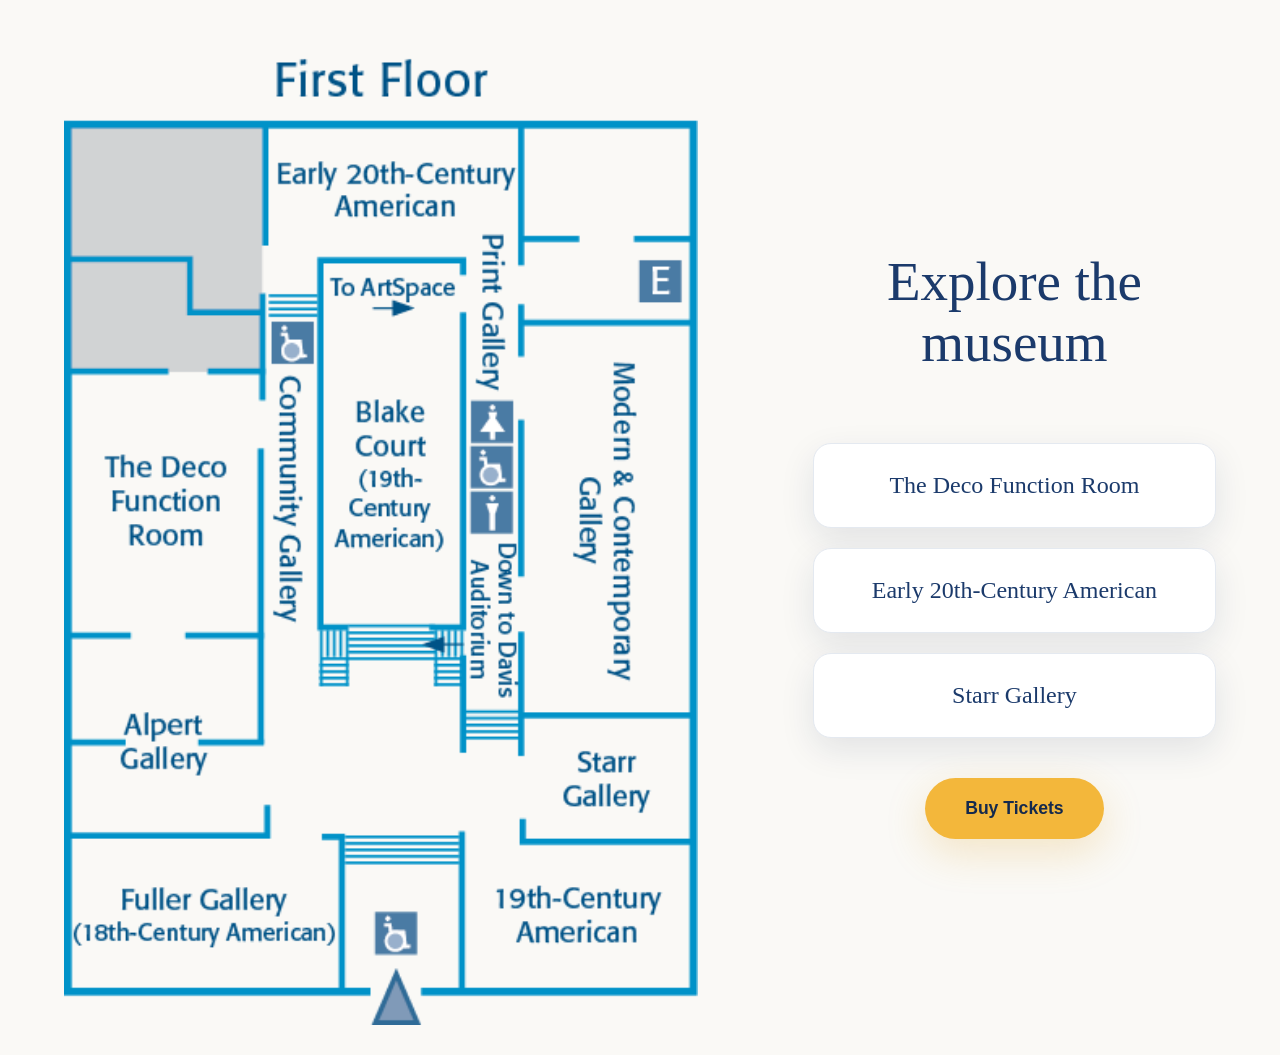
==== commit 64c92524: "commit" ====
--- a/main file/MuseumApp/index.html
+++ b/main file/MuseumApp/index.html
@@ -39,6 +39,12 @@
             margin-bottom: 70px;
         }
 
+        .checkout-link {
+            margin-top: 20px;
+            padding: 16px 40px;
+            font-size: 1.1rem;
+        }
+
         /* Location buttons */
         .location-button {
             display: block;
@@ -145,6 +151,8 @@
                 Starr Gallery
             </button>
 
+            <a href="checkout.html" class="btn btn-sun checkout-link">Buy Tickets</a>
+
         </div>
 
     </div>
--- a/main file/MuseumApp/styles.css
+++ b/main file/MuseumApp/styles.css
@@ -430,3 +430,10 @@
 #buttons .btn { border: 1.5px solid var(--navy); cursor: pointer; font-family: inherit; min-width: 110px; }
 #buttons .btn-ghost:hover { border-color: var(--navy); }
 #result strong { display: inline-block; margin-top: 8px; font-family: var(--font-serif); color: var(--navy); font-size: 1.4rem; padding: 14px 22px; background: var(--sky); border-radius: var(--radius); }
+
+/* ---------- Ticket QR code ---------- */
+.ticket-note { color: var(--muted); margin: 0 0 24px; }
+.qr-box { display: inline-block; padding: 16px; background: var(--paper); border: 1px solid var(--line); border-radius: var(--radius); box-shadow: var(--shadow); }
+.qr-box img, .qr-box canvas { display: block; }
+.ticket-number { font-family: var(--font-serif); color: var(--navy); font-size: 1.1rem; letter-spacing: 0.06em; margin: 18px 0 24px; }
+.questionnaire > .btn { border: none; cursor: pointer; font-family: inherit; }
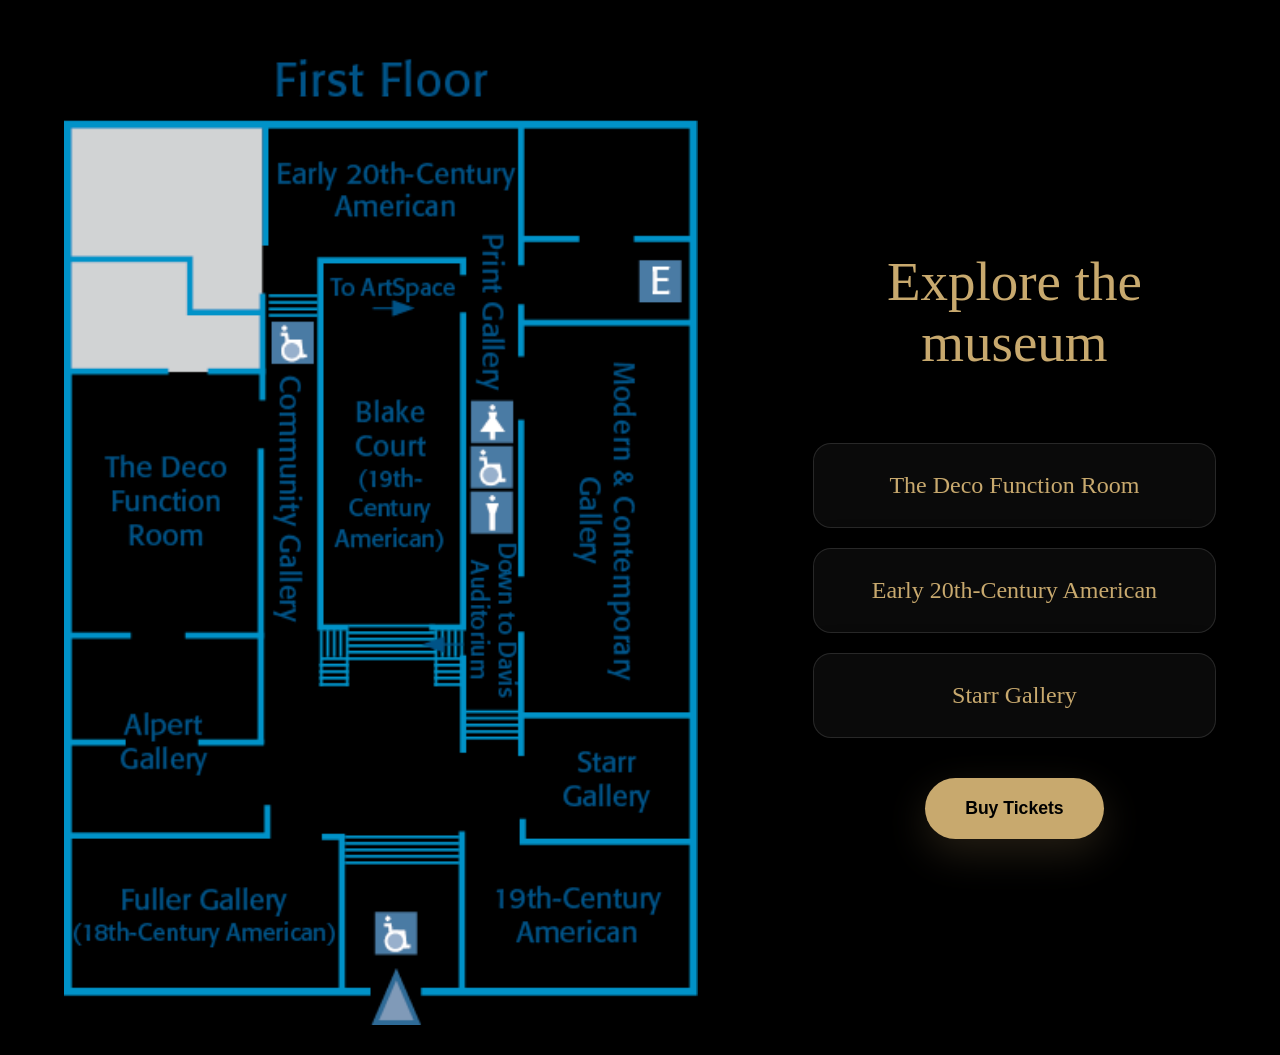
==== commit 585a4817: "commit" ====
--- a/main file/MuseumApp/index.html
+++ b/main file/MuseumApp/index.html
@@ -85,22 +85,22 @@
 
             display: none;
 
-            box-shadow: 0 0 0 0 rgba(243, 183, 59, 0.7);
+            box-shadow: 0 0 0 0 rgba(200, 169, 110, 0.7);
 
             animation: pingAnimation 1.5s infinite;
         }
 
         @keyframes pingAnimation {
             0% {
-                box-shadow: 0 0 0 0 rgba(243, 183, 59, 0.7);
+                box-shadow: 0 0 0 0 rgba(200, 169, 110, 0.7);
             }
 
             70% {
-                box-shadow: 0 0 0 18px rgba(243, 183, 59, 0);
+                box-shadow: 0 0 0 18px rgba(200, 169, 110, 0);
             }
 
             100% {
-                box-shadow: 0 0 0 0 rgba(243, 183, 59, 0);
+                box-shadow: 0 0 0 0 rgba(200, 169, 110, 0);
             }
         }
     </style>
--- a/main file/MuseumApp/styles.css
+++ b/main file/MuseumApp/styles.css
@@ -1,23 +1,27 @@
 
 
 :root {
-  --navy: #1b3a6b;
-  --navy-deep: #14294d;
-  --blue: #2f6fb3;
-  --blue-light: #5b9bd5;
-  --gold: #f3b73b;        /* sunny "light" accent — matches the Luminos sun */
-  --gold-deep: #e09e1f;
-  --sky: #eaf2fb;         /* soft blue wash */
-  --cream: #f6f1e9;
-  --paper: #ffffff;
-  --ink: #1f2733;
-  --muted: #5c6573;
-  --line: #e4e9f0;
+  /* Palette matched to labs.wolfsonian.org/medals-3d — black, white, warm gold */
+  --bg: #000000;
+  --fg: #ffffff;
+  --dim: #999999;
+  --navy: #c8a96e;        /* headings + primary accents (gold) */
+  --navy-deep: #000000;
+  --blue: #c8a96e;        /* links, labels */
+  --blue-light: rgba(200, 169, 110, 0.4);
+  --gold: #c8a96e;
+  --gold-deep: #b39255;
+  --sky: rgba(255, 255, 255, 0.04);  /* subtle surface wash */
+  --cream: #050505;
+  --paper: #0a0a0a;       /* card surface */
+  --ink: #ffffff;
+  --muted: #d0d0d0;
+  --line: rgba(255, 255, 255, 0.12);
   --radius: 18px;
   --radius-lg: 26px;
-  --shadow: 0 12px 34px rgba(20, 41, 77, 0.10);
-  --shadow-gold: 0 14px 40px rgba(224, 158, 31, 0.22);
-  --shadow-blue: 0 14px 40px rgba(47, 111, 179, 0.18);
+  --shadow: 0 12px 34px rgba(0, 0, 0, 0.6);
+  --shadow-gold: 0 14px 40px rgba(200, 169, 110, 0.18);
+  --shadow-blue: 0 14px 40px rgba(200, 169, 110, 0.12);
   --font-serif: "Iowan Old Style", "Palatino Linotype", Palatino, Georgia, serif;
   --font-sans: -apple-system, BlinkMacSystemFont, "Segoe UI", Roboto, Helvetica, Arial, sans-serif;
 }
@@ -30,7 +34,7 @@
   margin: 0;
   font-family: var(--font-sans);
   color: var(--ink);
-  background: #faf9f6;
+  background: var(--bg);
   line-height: 1.65;
   -webkit-font-smoothing: antialiased;
 }
@@ -50,7 +54,7 @@
   position: sticky;
   top: 0;
   z-index: 20;
-  background: rgba(250, 249, 246, 0.92);
+  background: rgba(0, 0, 0, 0.92);
   backdrop-filter: saturate(160%) blur(8px);
   border-bottom: 1px solid var(--line);
 }
@@ -74,28 +78,28 @@
 .btn {
   display: inline-block;
   background: var(--navy);
-  color: #fff !important;
+  color: #000 !important;
   padding: 11px 22px;
   border-radius: 999px;
   font-weight: 600;
   font-size: 0.95rem;
   transition: background 0.2s ease, transform 0.2s ease;
 }
-.btn:hover { background: var(--blue); text-decoration: none; transform: translateY(-1px); }
+.btn:hover { background: #d9bf8a; text-decoration: none; transform: translateY(-1px); }
 .btn-ghost {
   background: transparent;
   color: var(--navy) !important;
   border: 1.5px solid var(--navy);
 }
-.btn-ghost:hover { background: var(--navy); color: #fff !important; }
+.btn-ghost:hover { background: var(--navy); color: #000 !important; }
 .btn-sun { background: var(--gold); color: var(--navy-deep) !important; box-shadow: var(--shadow-gold); }
 .btn-sun:hover { background: var(--gold-deep); color: var(--navy-deep) !important; }
 
 /* ---------- Hero ---------- */
 .hero {
   background:
-    radial-gradient(900px 420px at 15% -80px, rgba(243,183,59,0.20), transparent 70%),
-    radial-gradient(1000px 480px at 85% -60px, rgba(91,155,213,0.20), transparent 70%),
+    radial-gradient(900px 420px at 15% -80px, rgba(200,169,110,0.10), transparent 70%),
+    radial-gradient(1000px 480px at 85% -60px, rgba(255,255,255,0.04), transparent 70%),
     var(--cream);
   border-bottom: 1px solid var(--line);
   padding: 84px 0 92px;
@@ -134,21 +138,21 @@
 .card .icon {
   width: 50px; height: 50px;
   border-radius: 16px;
-  background: rgba(47,111,179,0.1);
+  background: rgba(200,169,110,0.08);
   display: flex; align-items: center; justify-content: center;
   margin-bottom: 18px;
 }
 /* playful per-card icon tints — blue & sunny gold */
-.card:nth-child(1) .icon { background: rgba(47,111,179,0.12); }
-.card:nth-child(2) .icon { background: rgba(243,183,59,0.20); }
+.card:nth-child(1) .icon { background: rgba(200,169,110,0.08); }
+.card:nth-child(2) .icon { background: rgba(200,169,110,0.14); }
 .card:nth-child(2) .icon svg { stroke: var(--gold-deep); }
-.card:nth-child(3) .icon { background: rgba(47,111,179,0.12); }
+.card:nth-child(3) .icon { background: rgba(200,169,110,0.08); }
 .card h3 { font-family: var(--font-serif); color: var(--navy); font-size: 1.25rem; margin: 0 0 10px; }
 .card p { color: var(--muted); margin: 0; font-size: 0.98rem; }
 
 /* ---------- Alt section ---------- */
 .alt {
-  background: linear-gradient(180deg, var(--sky), #f6faff);
+  background: linear-gradient(180deg, #050505, #000);
   border-top: 1px solid var(--line);
   border-bottom: 1px solid var(--line);
 }
@@ -162,7 +166,7 @@
   overflow: hidden;
   background: linear-gradient(160deg, var(--blue), var(--navy));
   box-shadow: var(--shadow-blue);
-  border: 5px solid #fff;
+  border: 1px solid var(--line);
   outline: 1px solid var(--line);
 }
 .portrait img {
@@ -175,7 +179,7 @@
   position: absolute; left: 0; right: 0; bottom: 0;
   padding: 30px 24px 22px;
   color: #fff;
-  background: linear-gradient(to top, rgba(20,41,77,0.78), transparent);
+  background: linear-gradient(to top, rgba(0,0,0,0.85), transparent);
 }
 .portrait .name { font-family: var(--font-serif); font-size: 1.5rem; }
 .portrait .role { font-size: 0.9rem; opacity: 0.92; letter-spacing: 0.04em; }
@@ -196,11 +200,11 @@
 .cred-list li::before { content: "✦"; position: absolute; left: 0; color: var(--blue); }
 
 /* ---------- CTA band ---------- */
-.cta-band { background: var(--navy); color: #fff; text-align: center; }
-.cta-band h2 { color: #fff; }
+.cta-band { background: #050505; border-top: 1px solid var(--line); border-bottom: 1px solid var(--line); color: #fff; text-align: center; }
+.cta-band h2 { color: var(--gold); }
 .cta-band p { color: rgba(255,255,255,0.8); max-width: 560px; margin: 0 auto 28px; }
-.cta-band .btn { background: #fff; color: var(--navy) !important; }
-.cta-band .btn:hover { background: var(--cream); }
+.cta-band .btn { background: var(--gold); color: #000 !important; }
+.cta-band .btn:hover { background: #d9bf8a; }
 
 /* ---------- Contact form ---------- */
 .contact-form {
@@ -231,7 +235,7 @@
 .form-note { font-size: 0.82rem; color: rgba(255,255,255,0.6); text-align: center; margin: 14px 0 0; }
 
 /* ---------- Footer ---------- */
-.site-footer { background: var(--navy-deep); color: rgba(255,255,255,0.75); padding: 48px 0 36px; font-size: 0.92rem; }
+.site-footer { background: var(--bg); border-top: 1px solid var(--line); color: rgba(255,255,255,0.75); padding: 48px 0 36px; font-size: 0.92rem; }
 .footer-top { display: flex; justify-content: space-between; gap: 32px; flex-wrap: wrap; padding-bottom: 28px; border-bottom: 1px solid rgba(255,255,255,0.12); }
 .site-footer a { color: rgba(255,255,255,0.85); }
 .site-footer .brand .wordmark { color: #fff; }
@@ -242,7 +246,7 @@
 
 /* ---------- Header scroll state + active link ---------- */
 .site-header { transition: box-shadow 0.25s ease, background 0.25s ease; }
-.site-header.scrolled { box-shadow: 0 6px 22px rgba(20,41,77,0.08); background: rgba(250,249,246,0.97); }
+.site-header.scrolled { box-shadow: 0 6px 22px rgba(0,0,0,0.6); background: rgba(10,10,10,0.97); }
 .nav-links a.active { color: var(--blue); }
 .nav-links a.active::after {
   content: ""; display: block; height: 2px; border-radius: 2px;
@@ -258,7 +262,7 @@
 }
 .nav-toggle span {
   display: block; height: 2.5px; width: 100%;
-  background: var(--navy); border-radius: 2px;
+  background: var(--fg); border-radius: 2px;
   transition: transform 0.25s ease, opacity 0.2s ease;
 }
 .nav-toggle span + span { margin-top: 5px; }
@@ -277,7 +281,7 @@
 }
 
 /* ---------- Stats strip ---------- */
-.stats { background: var(--navy); color: #fff; }
+.stats { background: #050505; border-top: 1px solid var(--line); border-bottom: 1px solid var(--line); color: #fff; }
 .stats .grid { grid-template-columns: repeat(3, 1fr); gap: 24px; margin: 0; text-align: center; }
 .stat .num { font-family: var(--font-serif); font-size: clamp(2rem, 5vw, 2.8rem); color: var(--gold); line-height: 1; }
 .stat .label { color: rgba(255,255,255,0.82); margin-top: 8px; font-size: 0.98rem; }
@@ -300,11 +304,11 @@
 .step p { color: var(--muted); margin: 0; font-size: 0.97rem; }
 
 /* ---------- Meet Ibis band ---------- */
-.meet { background: linear-gradient(180deg, var(--sky), #f6faff); border-top: 1px solid var(--line); border-bottom: 1px solid var(--line); }
+.meet { background: linear-gradient(180deg, #050505, #000); border-top: 1px solid var(--line); border-bottom: 1px solid var(--line); }
 .meet-grid { display: grid; grid-template-columns: 320px 1fr; gap: 48px; align-items: center; }
 .meet .photo {
   position: relative; border-radius: var(--radius-lg); overflow: hidden;
-  aspect-ratio: 4/5; border: 5px solid #fff;
+  aspect-ratio: 4/5; border: 1px solid var(--line);
   box-shadow: var(--shadow-blue); outline: 1px solid var(--line);
 }
 .meet .photo img { width: 100%; height: 100%; object-fit: cover; object-position: center 22%; display: block; }
@@ -325,9 +329,9 @@
 .service-row:last-child { border-bottom: none; }
 .service-row .s-icon {
   width: 64px; height: 64px; border-radius: 18px;
-  background: rgba(47,111,179,0.1); display: flex; align-items: center; justify-content: center;
-}
-.service-row:nth-child(even) .s-icon { background: rgba(243,183,59,0.18); }
+  background: rgba(200,169,110,0.08); display: flex; align-items: center; justify-content: center;
+}
+.service-row:nth-child(even) .s-icon { background: rgba(200,169,110,0.14); }
 .service-row:nth-child(even) .s-icon svg { stroke: var(--gold-deep); }
 .service-row h3 { font-family: var(--font-serif); color: var(--navy); font-size: 1.35rem; margin: 4px 0 8px; }
 .service-row p { color: var(--muted); margin: 0; }
@@ -393,8 +397,8 @@
   .nav-links {
     position: absolute; top: 72px; left: 0; right: 0;
     flex-direction: column; align-items: stretch; gap: 0;
-    background: #fff; border-bottom: 1px solid var(--line);
-    box-shadow: 0 12px 24px rgba(20,41,77,0.10);
+    background: rgba(0,0,0,0.97); border-bottom: 1px solid var(--line);
+    box-shadow: 0 12px 24px rgba(0,0,0,0.6);
     padding: 8px 16px 18px;
     max-height: 0; overflow: hidden; opacity: 0; pointer-events: none;
     transition: max-height 0.3s ease, opacity 0.25s ease;
@@ -433,7 +437,21 @@
 
 /* ---------- Ticket QR code ---------- */
 .ticket-note { color: var(--muted); margin: 0 0 24px; }
-.qr-box { display: inline-block; padding: 16px; background: var(--paper); border: 1px solid var(--line); border-radius: var(--radius); box-shadow: var(--shadow); }
+.qr-box { display: inline-block; padding: 16px; background: #fff; border: 1px solid var(--line); border-radius: var(--radius); box-shadow: var(--shadow); }
 .qr-box img, .qr-box canvas { display: block; }
 .ticket-number { font-family: var(--font-serif); color: var(--navy); font-size: 1.1rem; letter-spacing: 0.06em; margin: 18px 0 24px; }
 .questionnaire > .btn { border: none; cursor: pointer; font-family: inherit; }
+
+/* ---------- Checkout (dark theme) ---------- */
+.checkout-card { background: var(--paper); border: 1px solid var(--line); color: var(--ink); }
+.checkout-card label { color: var(--muted); }
+.checkout-description { color: var(--muted); }
+.checkout-field {
+  background: rgba(255,255,255,0.04);
+  color: var(--fg);
+  border: 1px solid var(--line);
+}
+.checkout-field::placeholder { color: var(--dim); }
+.checkout-field:focus { outline: none; border-color: var(--gold); }
+.checkout-field option { background: #0a0a0a; color: var(--fg); }
+.price-display strong { color: var(--gold); }
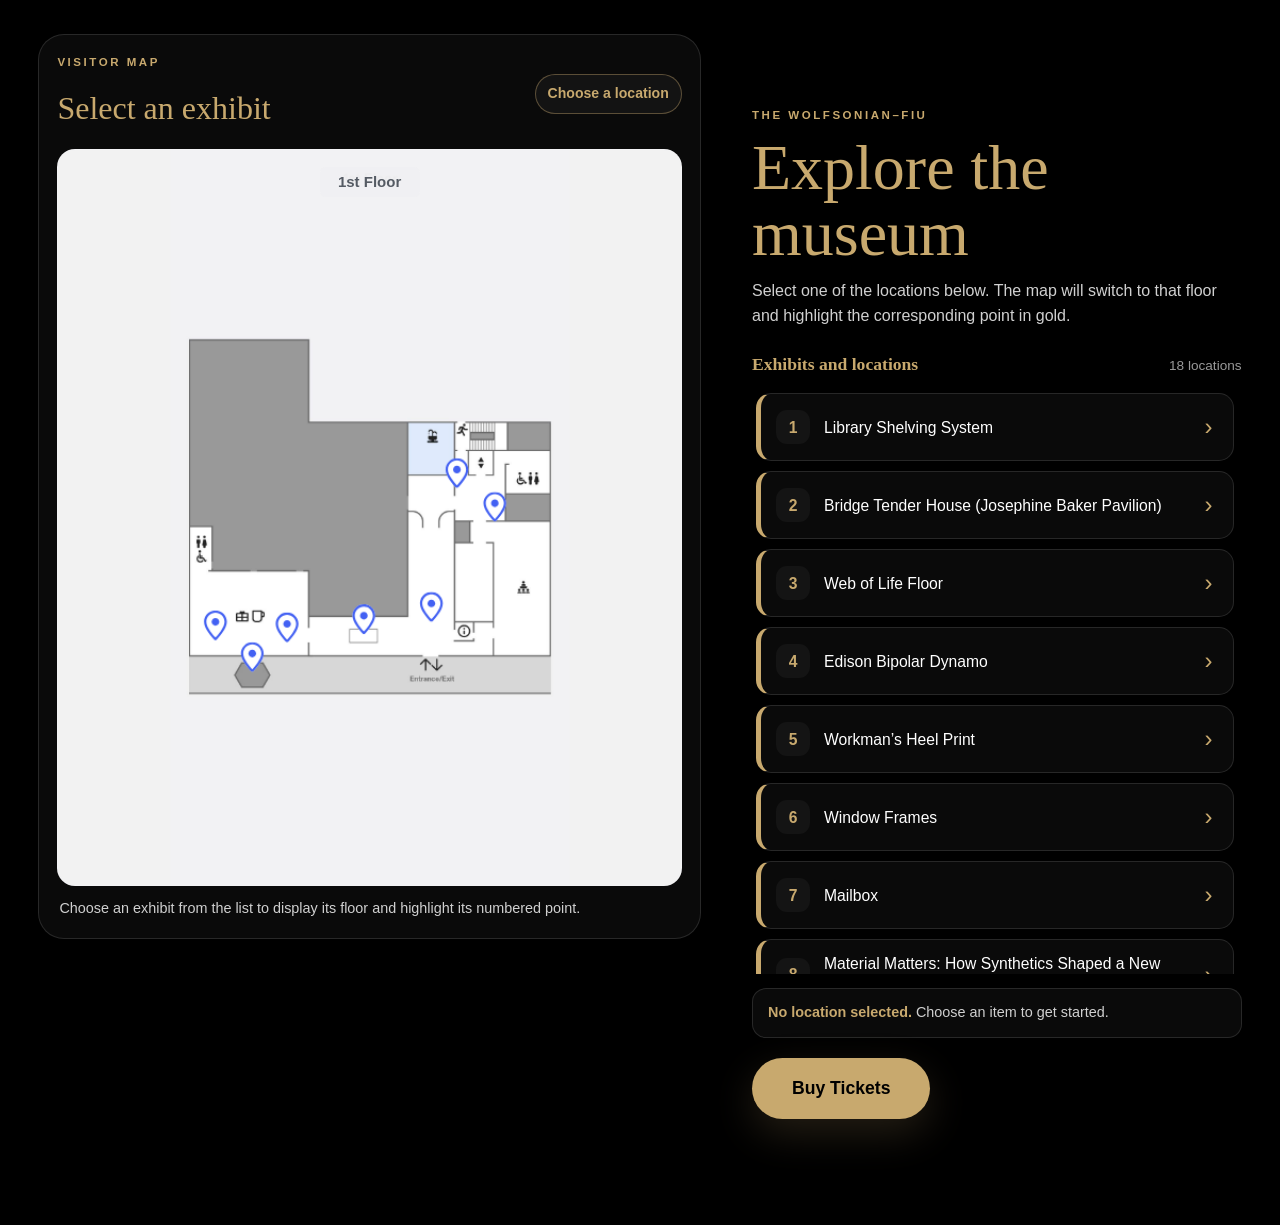
==== commit af517703: "commit" ====
--- a/main file/MuseumApp/index.html
+++ b/main file/MuseumApp/index.html
@@ -1,43 +1,233 @@
 <!DOCTYPE html>
-<html>
+<html lang="en">
 <head>
+    <meta charset="UTF-8">
+    <meta name="viewport" content="width=device-width, initial-scale=1.0">
     <title>Wolfsonian Museum Map</title>
     <link rel="stylesheet" href="styles.css">
 
+    <!-- Interactive floor map adapted from github.com/joshwatt2004/UI -->
     <style>
         .page {
+            display: grid;
+            grid-template-columns: minmax(0, 1.15fr) minmax(320px, 0.85fr);
+            align-items: start;
+            gap: clamp(24px, 4vw, 56px);
+            width: min(1440px, 94%);
+            margin: 34px auto;
+        }
+
+        .map-panel {
+            min-width: 0;
+            background: var(--paper);
+            border: 1px solid var(--line);
+            border-radius: var(--radius-lg);
+            padding: 18px;
+            box-shadow: var(--shadow);
+        }
+
+        .map-heading {
             display: flex;
             align-items: center;
             justify-content: space-between;
-            width: 90%;
-            margin: 30px auto;
-        }
-
-        /* LEFT SIDE - MAP */
-        .map-container {
+            gap: 12px;
+            margin: 0 0 14px;
+        }
+
+        .map-heading h2 {
+            margin: 0;
+            font-size: clamp(1.4rem, 2.5vw, 2rem);
+            font-weight: normal;
+        }
+
+        .floor-pill {
+            flex: none;
+            border-radius: 999px;
+            background: var(--sky);
+            color: var(--gold);
+            border: 1px solid var(--blue-light);
+            padding: 7px 12px;
+            font-size: 0.88rem;
+            font-weight: 700;
+        }
+
+        /* The floor plan images are light, so the stage keeps their light grey backing */
+        .map-stage {
             position: relative;
-            width: 55%;
-        }
-
-        .map {
             width: 100%;
+            overflow: hidden;
+            border-radius: var(--radius);
+            background: #f1f1f3;
+            border: 1px solid var(--line);
+        }
+
+        .map-image {
             display: block;
-        }
-
-        /* RIGHT SIDE */
+            width: 100%;
+            height: auto;
+        }
+
+        /* Covers the original printed floor title and shows the selected floor. */
+        .map-floor-label {
+            position: absolute;
+            top: 2.3%;
+            left: 50%;
+            transform: translateX(-50%);
+            min-width: 100px;
+            padding: 3px 8px;
+            border-radius: 5px;
+            background: rgba(241, 241, 243, 0.96);
+            color: #555b64;
+            text-align: center;
+            font-size: clamp(10px, 1.3vw, 15px);
+            font-weight: 700;
+            z-index: 2;
+            pointer-events: none;
+        }
+
+        /* Gold ping */
+        .location-marker {
+            position: absolute;
+            z-index: 5;
+            width: 25px;
+            height: 25px;
+            padding: 0;
+            transform: translate(-50%, -50%);
+            border-radius: 50%;
+            border: 3px solid var(--gold-deep);
+            background: var(--gold);
+            animation: pingAnimation 1.5s infinite;
+            pointer-events: none;
+        }
+
+        @keyframes pingAnimation {
+            0% { box-shadow: 0 0 0 5px rgba(200, 169, 110, 0.32), 0 0 0 0 rgba(200, 169, 110, 0.7); }
+            70% { box-shadow: 0 0 0 7px rgba(200, 169, 110, 0.18), 0 0 0 18px rgba(200, 169, 110, 0); }
+            100% { box-shadow: 0 0 0 5px rgba(200, 169, 110, 0.12), 0 0 0 0 rgba(200, 169, 110, 0); }
+        }
+
+        .map-caption {
+            color: var(--muted);
+            font-size: 0.9rem;
+            margin: 12px 2px 0;
+            line-height: 1.5;
+        }
+
         .controls {
-            width: 35%;
-            text-align: center;
+            min-width: 0;
         }
 
         .controls h1 {
+            margin: 5px 0 12px;
             font-family: var(--font-serif);
             color: var(--navy);
-            font-size: 55px;
+            font-size: clamp(2.6rem, 5vw, 4.4rem);
             font-weight: normal;
-            line-height: 1.1;
-            margin-bottom: 70px;
-        }
+            line-height: 1.03;
+        }
+
+        .intro {
+            color: var(--muted);
+            margin: 0 0 22px;
+            line-height: 1.55;
+        }
+
+        .selection-heading {
+            display: flex;
+            justify-content: space-between;
+            align-items: baseline;
+            gap: 10px;
+            margin: 0 0 10px;
+        }
+
+        .selection-heading h2 {
+            margin: 0;
+            font-size: 1.1rem;
+        }
+
+        .selection-count {
+            color: var(--dim);
+            font-size: .85rem;
+        }
+
+        .location-list {
+            display: flex;
+            flex-direction: column;
+            gap: 10px;
+            max-height: min(65vh, 590px);
+            overflow-y: auto;
+            padding: 4px 8px 4px 4px;
+            scrollbar-color: var(--gold-deep) var(--paper);
+            scrollbar-width: thin;
+        }
+
+        .location-button {
+            display: grid;
+            grid-template-columns: 36px minmax(0, 1fr) 18px;
+            align-items: center;
+            gap: 12px;
+            width: 100%;
+            min-height: 68px;
+            padding: 13px 15px;
+            text-align: left;
+            background: var(--paper);
+            color: var(--ink);
+            border: 1px solid var(--line);
+            border-left: 5px solid var(--gold);
+            border-radius: 15px;
+            font-family: inherit;
+            font-size: 0.98rem;
+            line-height: 1.35;
+            cursor: pointer;
+            transition: background-color .2s ease, transform .2s ease, border-color .2s ease;
+        }
+
+        .location-button:hover {
+            background: var(--sky);
+            transform: translateY(-2px);
+        }
+
+        .location-button[aria-pressed="true"] {
+            background: rgba(200, 169, 110, 0.08);
+            border-color: var(--blue-light);
+            border-left-color: var(--gold);
+        }
+
+        .location-number {
+            display: grid;
+            place-items: center;
+            width: 34px;
+            height: 34px;
+            border-radius: 11px;
+            background: var(--sky);
+            color: var(--gold);
+            font-weight: 700;
+        }
+
+        .location-button[aria-pressed="true"] .location-number {
+            background: var(--gold);
+            color: #000;
+        }
+
+        .chevron {
+            color: var(--gold);
+            font-size: 1.5rem;
+            line-height: 1;
+            text-align: center;
+        }
+
+        .selection-status {
+            margin: 14px 0 0;
+            padding: 13px 15px;
+            border: 1px solid var(--line);
+            border-radius: 14px;
+            background: var(--sky);
+            color: var(--muted);
+            font-size: .9rem;
+            line-height: 1.5;
+        }
+
+        .selection-status strong { color: var(--gold); }
 
         .checkout-link {
             margin-top: 20px;
@@ -45,159 +235,180 @@
             font-size: 1.1rem;
         }
 
-        /* Location buttons */
-        .location-button {
-            display: block;
-            width: 100%;
-            height: 85px;
-            margin-bottom: 20px;
-
-            background-color: var(--paper);
-            border: 1px solid var(--line);
-            border-radius: var(--radius);
-            box-shadow: var(--shadow);
-
-            font-family: var(--font-serif);
-            font-size: 24px;
-            color: var(--navy);
-            cursor: pointer;
-            transition: background-color 0.2s ease, border-color 0.2s ease;
-        }
-
-        .location-button:hover {
-            background-color: var(--sky);
-            border-color: var(--blue-light);
-        }
-
-        /* Gold ping */
-        .ping {
-            position: absolute;
-
-            width: 25px;
-            height: 25px;
-
-            background-color: var(--gold);
-            border: 3px solid var(--gold-deep);
-
-            border-radius: 50%;
-
-            transform: translate(-50%, -50%);
-
-            display: none;
-
-            box-shadow: 0 0 0 0 rgba(200, 169, 110, 0.7);
-
-            animation: pingAnimation 1.5s infinite;
-        }
-
-        @keyframes pingAnimation {
-            0% {
-                box-shadow: 0 0 0 0 rgba(200, 169, 110, 0.7);
+        @media (max-width: 850px) {
+            .page {
+                grid-template-columns: 1fr;
+                width: min(650px, 94%);
+                gap: 28px;
+                margin: 20px auto 34px;
             }
 
-            70% {
-                box-shadow: 0 0 0 18px rgba(200, 169, 110, 0);
-            }
-
-            100% {
-                box-shadow: 0 0 0 0 rgba(200, 169, 110, 0);
-            }
+            .controls { grid-row: 1; }
+            .controls h1 { font-size: clamp(2.6rem, 10vw, 3.7rem); }
+            .location-list { max-height: 360px; }
+            .map-panel { grid-row: 2; }
+            .map-floor-label { font-size: 12px; }
+        }
+
+        @media (prefers-reduced-motion: reduce) {
+            .location-marker { animation: none; }
+            .location-button { transition: none; }
         }
     </style>
 </head>
 
 <body>
-
-    <div class="page">
-
-        <!-- MAP -->
-        <div class="map-container">
-
-            <img
-                src="museum-map.png"
-                class="map"
-                alt="Wolfsonian museum map"
-            >
-
-            <!-- Gold ping -->
-            <div id="ping" class="ping"></div>
-
-        </div>
-
-
-        <!-- BUTTONS -->
-        <div class="controls">
-
-            <h1>
-                Explore the<br>
-                museum
-            </h1>
-
-            <button
-                class="location-button"
-                onclick="showLocation('deco')">
-                The Deco Function Room
-            </button>
-
-            <button
-                class="location-button"
-                onclick="showLocation('american')">
-                Early 20th-Century American
-            </button>
-
-            <button
-                class="location-button"
-                onclick="showLocation('starr')">
-                Starr Gallery
-            </button>
+    <main class="page">
+        <section class="map-panel" aria-label="Museum floor map">
+            <div class="map-heading">
+                <div>
+                    <p class="eyebrow">Visitor map</p>
+                    <h2 id="mapTitle">Select an exhibit</h2>
+                </div>
+                <span class="floor-pill" id="floorPill">Choose a location</span>
+            </div>
+
+            <div class="map-stage" id="mapStage">
+                <img id="mapImage" class="map-image" src="maps/floor-1.png"
+                     alt="Wolfsonian museum first floor map">
+                <div id="mapFloorLabel" class="map-floor-label">1st Floor</div>
+                <div id="locationMarker" class="location-marker"
+                     role="img" aria-label="Selected exhibit location"
+                     hidden></div>
+            </div>
+
+            <p class="map-caption" id="mapCaption">
+                Choose an exhibit from the list to display its floor and highlight its numbered point.
+            </p>
+        </section>
+
+        <section class="controls" aria-label="Exhibit selection">
+            <p class="eyebrow">The Wolfsonian–FIU</p>
+            <h1>Explore the<br>museum</h1>
+            <p class="intro">
+                Select one of the locations below. The map will switch to that floor
+                and highlight the corresponding point in gold.
+            </p>
+
+            <div class="selection-heading">
+                <h2>Exhibits and locations</h2>
+                <span class="selection-count" id="selectionCount"></span>
+            </div>
+
+            <div class="location-list" id="locationList" aria-label="Scrollable list of locations">
+                <!-- Buttons are created from the location list in JavaScript. -->
+            </div>
+
+            <p class="selection-status" id="selectionStatus" aria-live="polite">
+                <strong>No location selected.</strong> Choose an item to get started.
+            </p>
 
             <a href="checkout.html" class="btn btn-sun checkout-link">Buy Tickets</a>
-
-        </div>
-
-    </div>
-
+        </section>
+    </main>
 
     <script>
-
-        function showLocation(location) {
-
-            const ping = document.getElementById("ping");
-
-            ping.style.display = "block";
-
-            if (location === "deco") {
-
-                /*
-                The Deco Function Room
-                */
-                ping.style.left = "18%";
-                ping.style.top = "53%";
-
+        /*
+         * Map coordinate positions are percentages of each original map image.
+         * The 4th-floor exhibits reuse the 3rd-floor layout (same Knight Lab spots).
+         */
+        const locations = [
+            { id: 1,  name: "Library Shelving System", floor: 1, map: "maps/floor-1.png", x: 24.1, y: 68.9 },
+            { id: 2,  name: "Bridge Tender House (Josephine Baker Pavilion)", floor: 1, map: "maps/floor-1.png", x: 30.5, y: 73.5 },
+            { id: 3,  name: "Web of Life Floor", floor: 1, map: "maps/floor-1.png", x: 36.9, y: 69.1 },
+            { id: 4,  name: "Edison Bipolar Dynamo", floor: 1, map: "maps/floor-1.png", x: 50.4, y: 68.5 },
+            { id: 5,  name: "Workman’s Heel Print", floor: 1, map: "maps/floor-1.png", x: 62.4, y: 66.4 },
+            { id: 6,  name: "Window Frames", floor: 1, map: "maps/floor-1.png", x: 73.8, y: 53.2 },
+            { id: 7,  name: "Mailbox", floor: 1, map: "maps/floor-1.png", x: 66.8, y: 48.7 },
+
+            { id: 8,  name: "Material Matters: How Synthetics Shaped a New Era", floor: 3, map: "maps/floor-3.png", x: 23.4, y: 57.9 },
+            { id: 9,  name: "Highlights from The Wolfsonian Library", floor: 3, map: "maps/floor-3.png", x: 47.6, y: 58.8 },
+
+            { id: 10, name: "In Small Things Remembered: Medallions, Poster Stamps, and Other Collectibles", floor: 4, map: "maps/floor-3.png", x: 23.4, y: 57.9 },
+            { id: 11, name: "Paris Expo 1925", floor: 4, map: "maps/floor-3.png", x: 47.6, y: 58.8 },
+
+            { id: 12, name: "Harry Clarke and the Geneva Window", floor: 5, map: "maps/floor-5.png", x: 49.0, y: 43.1 },
+            { id: 13, name: "Brooch", floor: 5, map: "maps/floor-5.png", x: 56.4, y: 52.5 },
+            { id: 14, name: "Inkstand and box", floor: 5, map: "maps/floor-5.png", x: 64.1, y: 52.9 },
+            { id: 15, name: "Prologue: Who Is Harry Clarke?", floor: 5, map: "maps/floor-5.png", x: 64.1, y: 48.1 },
+            { id: 16, name: "Intro: The Geneva Window", floor: 5, map: "maps/floor-5.png", x: 63.0, y: 44.3 },
+
+            { id: 17, name: "Staircase", floor: 6, map: "maps/floor-6.png", x: 72.5, y: 48.4 },
+            { id: 18, name: "Ceiling and Chandeliers", floor: 7, map: "maps/floor-7.png", x: 49.5, y: 59.4 }
+        ];
+
+        const list = document.getElementById("locationList");
+        const mapImage = document.getElementById("mapImage");
+        const mapFloorLabel = document.getElementById("mapFloorLabel");
+        const marker = document.getElementById("locationMarker");
+        const mapTitle = document.getElementById("mapTitle");
+        const floorPill = document.getElementById("floorPill");
+        const mapCaption = document.getElementById("mapCaption");
+        const selectionStatus = document.getElementById("selectionStatus");
+
+        document.getElementById("selectionCount").textContent = locations.length + " locations";
+
+        let activeButton = null;
+
+        function floorName(floor) {
+            const suffix = floor === 1 ? "st" : floor === 2 ? "nd" : floor === 3 ? "rd" : "th";
+            return floor + suffix + " Floor";
+        }
+
+        function buildLocationButtons() {
+            locations.forEach((spot) => {
+                const button = document.createElement("button");
+                button.type = "button";
+                button.className = "location-button";
+                button.setAttribute("aria-pressed", "false");
+                button.innerHTML = `
+                    <span class="location-number">${spot.id}</span>
+                    <span>${spot.name}</span>
+                    <span class="chevron" aria-hidden="true">›</span>
+                `;
+                button.addEventListener("click", () => selectLocation(spot, button));
+                list.appendChild(button);
+            });
+        }
+
+        function selectLocation(spot, button) {
+            if (activeButton) {
+                activeButton.setAttribute("aria-pressed", "false");
             }
 
-            else if (location === "american") {
-
-                /*
-                Early 20th-Century American
-                */
-                ping.style.left = "35%";
-                ping.style.top = "18%";
-
+            activeButton = button;
+            activeButton.setAttribute("aria-pressed", "true");
+
+            mapTitle.textContent = spot.name;
+            floorPill.textContent = floorName(spot.floor);
+            mapFloorLabel.textContent = floorName(spot.floor);
+            mapCaption.textContent = `Location ${spot.id}: ${spot.name}. The gold circle marks this point on the ${floorName(spot.floor).toLowerCase()} map.`;
+
+            // Show the marker once the right floor image has loaded
+            mapImage.onerror = () => {
+                mapCaption.textContent = `Could not load ${spot.map}. Make sure the maps folder is next to this HTML file.`;
+                marker.hidden = true;
+            };
+            mapImage.onload = () => {
+                marker.hidden = false;
+            };
+
+            if (mapImage.getAttribute("src") !== spot.map) {
+                mapImage.setAttribute("src", spot.map);
+            } else {
+                marker.hidden = false;
             }
 
-            else if (location === "starr") {
-
-                /*
-                Starr Gallery
-                */
-                ping.style.left = "75%";
-                ping.style.top = "68%";
-
-            }
-        }
-
+            mapImage.alt = `Wolfsonian museum ${floorName(spot.floor).toLowerCase()} map`;
+            marker.style.left = spot.x + "%";
+            marker.style.top = spot.y + "%";
+
+            selectionStatus.innerHTML =
+                `<strong>Selected: ${spot.name}</strong><br>` +
+                `${floorName(spot.floor)} · Point ${spot.id}`;
+        }
+
+        buildLocationButtons();
     </script>
-
 </body>
-</html>+</html>
--- a/main file/MuseumApp/styles.css
+++ b/main file/MuseumApp/styles.css
@@ -455,3 +455,6 @@
 .checkout-field:focus { outline: none; border-color: var(--gold); }
 .checkout-field option { background: #0a0a0a; color: var(--fg); }
 .price-display strong { color: var(--gold); }
+.exhibit-location { margin: 14px 0 0; color: var(--muted); font-size: 1rem; letter-spacing: 0.04em; }
+.recommendation-result { margin: 0 0 28px; }
+.recommendation-result strong { display: inline-block; font-family: var(--font-serif); color: var(--navy); font-size: 1.4rem; padding: 14px 22px; background: var(--sky); border-radius: var(--radius); }
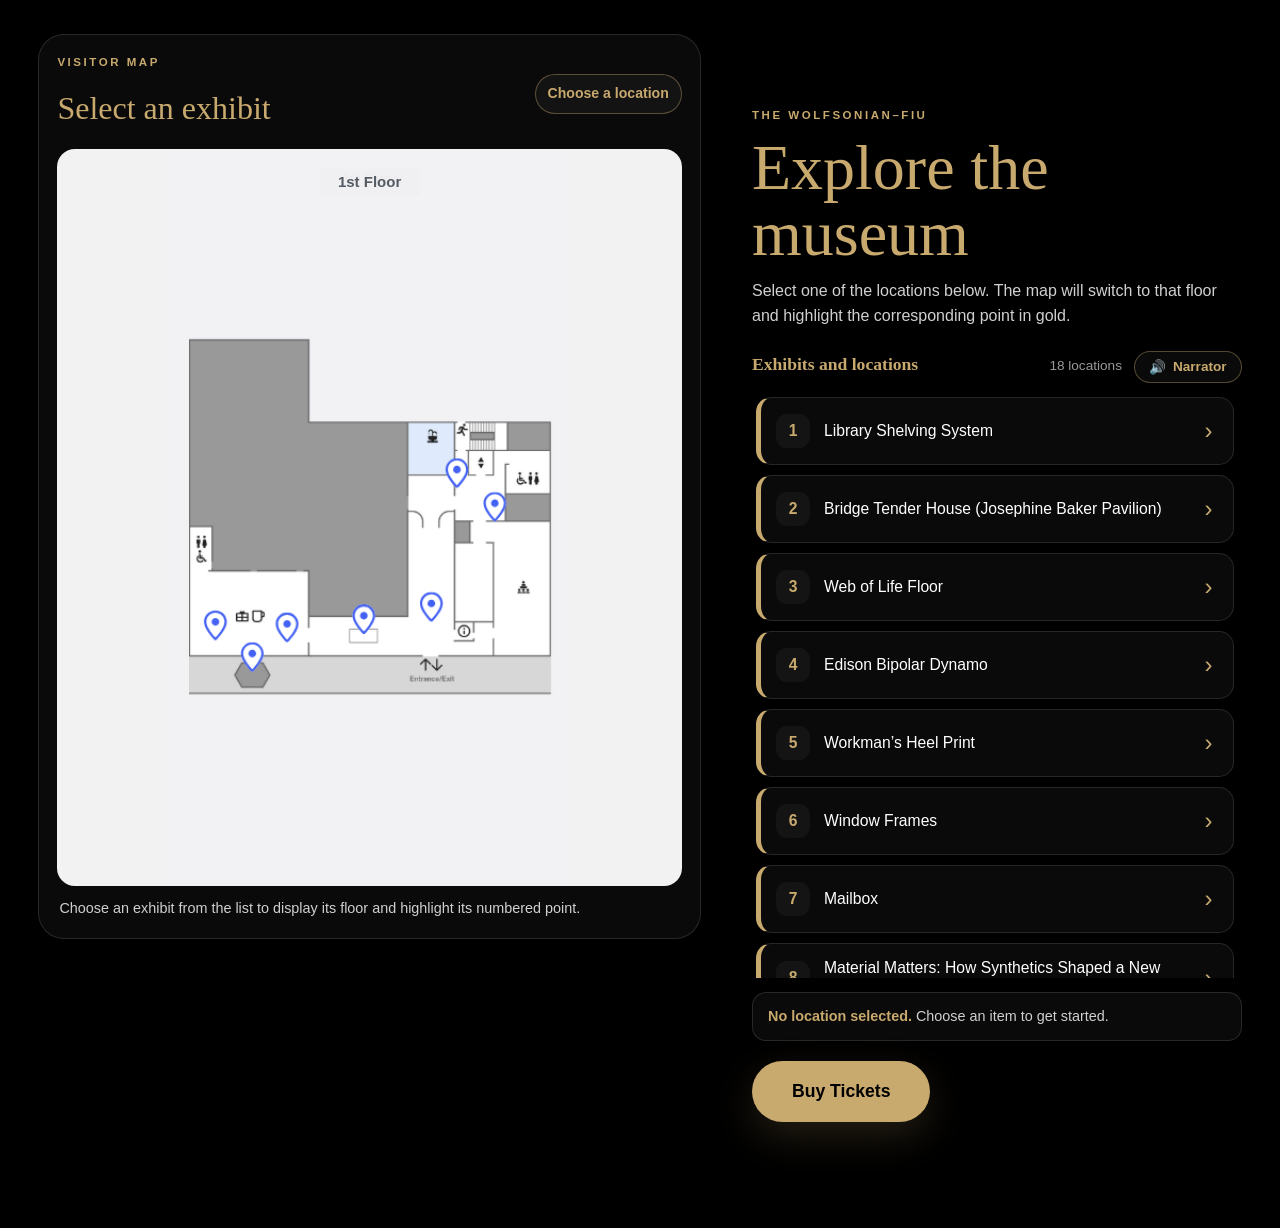
==== commit 14261173: "commit" ====
--- a/main file/MuseumApp/index.html
+++ b/main file/MuseumApp/index.html
@@ -3,6 +3,9 @@
 <head>
     <meta charset="UTF-8">
     <meta name="viewport" content="width=device-width, initial-scale=1.0">
+    <meta http-equiv="Content-Security-Policy"
+          content="default-src 'self'; script-src 'self'; style-src 'self' 'unsafe-inline'; img-src 'self' data:; connect-src 'none'; object-src 'none'; base-uri 'none'; form-action 'self'">
+    <meta name="referrer" content="no-referrer">
     <title>Wolfsonian Museum Map</title>
     <link rel="stylesheet" href="styles.css">
 
@@ -148,6 +151,46 @@
         .selection-count {
             color: var(--dim);
             font-size: .85rem;
+        }
+
+        .selection-meta {
+            display: flex;
+            align-items: center;
+            gap: 12px;
+        }
+
+        .narrator-button {
+            display: inline-flex;
+            align-items: center;
+            gap: 7px;
+            padding: 7px 14px;
+            border-radius: 999px;
+            border: 1px solid var(--blue-light);
+            background: var(--sky);
+            color: var(--gold);
+            font-family: inherit;
+            font-size: .85rem;
+            font-weight: 700;
+            cursor: pointer;
+            transition: background-color .2s ease, color .2s ease;
+        }
+
+        .narrator-button:hover,
+        .narrator-button[aria-pressed="true"] {
+            background: var(--gold);
+            color: #000;
+        }
+
+        .narrator-button:disabled {
+            opacity: .5;
+            cursor: not-allowed;
+        }
+
+        /* Option currently being read aloud by the narrator */
+        .location-button.is-narrating {
+            border-color: var(--gold);
+            box-shadow: 0 0 0 2px var(--gold);
+            background: rgba(200, 169, 110, 0.12);
         }
 
         .location-list {
@@ -292,7 +335,14 @@
 
             <div class="selection-heading">
                 <h2>Exhibits and locations</h2>
-                <span class="selection-count" id="selectionCount"></span>
+                <div class="selection-meta">
+                    <span class="selection-count" id="selectionCount"></span>
+                    <button type="button" class="narrator-button" id="narratorButton"
+                            aria-pressed="false" aria-label="Read the options aloud">
+                        <span aria-hidden="true">🔊</span>
+                        <span id="narratorLabel">Narrator</span>
+                    </button>
+                </div>
             </div>
 
             <div class="location-list" id="locationList" aria-label="Scrollable list of locations">
@@ -307,108 +357,6 @@
         </section>
     </main>
 
-    <script>
-        /*
-         * Map coordinate positions are percentages of each original map image.
-         * The 4th-floor exhibits reuse the 3rd-floor layout (same Knight Lab spots).
-         */
-        const locations = [
-            { id: 1,  name: "Library Shelving System", floor: 1, map: "maps/floor-1.png", x: 24.1, y: 68.9 },
-            { id: 2,  name: "Bridge Tender House (Josephine Baker Pavilion)", floor: 1, map: "maps/floor-1.png", x: 30.5, y: 73.5 },
-            { id: 3,  name: "Web of Life Floor", floor: 1, map: "maps/floor-1.png", x: 36.9, y: 69.1 },
-            { id: 4,  name: "Edison Bipolar Dynamo", floor: 1, map: "maps/floor-1.png", x: 50.4, y: 68.5 },
-            { id: 5,  name: "Workman’s Heel Print", floor: 1, map: "maps/floor-1.png", x: 62.4, y: 66.4 },
-            { id: 6,  name: "Window Frames", floor: 1, map: "maps/floor-1.png", x: 73.8, y: 53.2 },
-            { id: 7,  name: "Mailbox", floor: 1, map: "maps/floor-1.png", x: 66.8, y: 48.7 },
-
-            { id: 8,  name: "Material Matters: How Synthetics Shaped a New Era", floor: 3, map: "maps/floor-3.png", x: 23.4, y: 57.9 },
-            { id: 9,  name: "Highlights from The Wolfsonian Library", floor: 3, map: "maps/floor-3.png", x: 47.6, y: 58.8 },
-
-            { id: 10, name: "In Small Things Remembered: Medallions, Poster Stamps, and Other Collectibles", floor: 4, map: "maps/floor-3.png", x: 23.4, y: 57.9 },
-            { id: 11, name: "Paris Expo 1925", floor: 4, map: "maps/floor-3.png", x: 47.6, y: 58.8 },
-
-            { id: 12, name: "Harry Clarke and the Geneva Window", floor: 5, map: "maps/floor-5.png", x: 49.0, y: 43.1 },
-            { id: 13, name: "Brooch", floor: 5, map: "maps/floor-5.png", x: 56.4, y: 52.5 },
-            { id: 14, name: "Inkstand and box", floor: 5, map: "maps/floor-5.png", x: 64.1, y: 52.9 },
-            { id: 15, name: "Prologue: Who Is Harry Clarke?", floor: 5, map: "maps/floor-5.png", x: 64.1, y: 48.1 },
-            { id: 16, name: "Intro: The Geneva Window", floor: 5, map: "maps/floor-5.png", x: 63.0, y: 44.3 },
-
-            { id: 17, name: "Staircase", floor: 6, map: "maps/floor-6.png", x: 72.5, y: 48.4 },
-            { id: 18, name: "Ceiling and Chandeliers", floor: 7, map: "maps/floor-7.png", x: 49.5, y: 59.4 }
-        ];
-
-        const list = document.getElementById("locationList");
-        const mapImage = document.getElementById("mapImage");
-        const mapFloorLabel = document.getElementById("mapFloorLabel");
-        const marker = document.getElementById("locationMarker");
-        const mapTitle = document.getElementById("mapTitle");
-        const floorPill = document.getElementById("floorPill");
-        const mapCaption = document.getElementById("mapCaption");
-        const selectionStatus = document.getElementById("selectionStatus");
-
-        document.getElementById("selectionCount").textContent = locations.length + " locations";
-
-        let activeButton = null;
-
-        function floorName(floor) {
-            const suffix = floor === 1 ? "st" : floor === 2 ? "nd" : floor === 3 ? "rd" : "th";
-            return floor + suffix + " Floor";
-        }
-
-        function buildLocationButtons() {
-            locations.forEach((spot) => {
-                const button = document.createElement("button");
-                button.type = "button";
-                button.className = "location-button";
-                button.setAttribute("aria-pressed", "false");
-                button.innerHTML = `
-                    <span class="location-number">${spot.id}</span>
-                    <span>${spot.name}</span>
-                    <span class="chevron" aria-hidden="true">›</span>
-                `;
-                button.addEventListener("click", () => selectLocation(spot, button));
-                list.appendChild(button);
-            });
-        }
-
-        function selectLocation(spot, button) {
-            if (activeButton) {
-                activeButton.setAttribute("aria-pressed", "false");
-            }
-
-            activeButton = button;
-            activeButton.setAttribute("aria-pressed", "true");
-
-            mapTitle.textContent = spot.name;
-            floorPill.textContent = floorName(spot.floor);
-            mapFloorLabel.textContent = floorName(spot.floor);
-            mapCaption.textContent = `Location ${spot.id}: ${spot.name}. The gold circle marks this point on the ${floorName(spot.floor).toLowerCase()} map.`;
-
-            // Show the marker once the right floor image has loaded
-            mapImage.onerror = () => {
-                mapCaption.textContent = `Could not load ${spot.map}. Make sure the maps folder is next to this HTML file.`;
-                marker.hidden = true;
-            };
-            mapImage.onload = () => {
-                marker.hidden = false;
-            };
-
-            if (mapImage.getAttribute("src") !== spot.map) {
-                mapImage.setAttribute("src", spot.map);
-            } else {
-                marker.hidden = false;
-            }
-
-            mapImage.alt = `Wolfsonian museum ${floorName(spot.floor).toLowerCase()} map`;
-            marker.style.left = spot.x + "%";
-            marker.style.top = spot.y + "%";
-
-            selectionStatus.innerHTML =
-                `<strong>Selected: ${spot.name}</strong><br>` +
-                `${floorName(spot.floor)} · Point ${spot.id}`;
-        }
-
-        buildLocationButtons();
-    </script>
+    <script src="map.js"></script>
 </body>
 </html>
